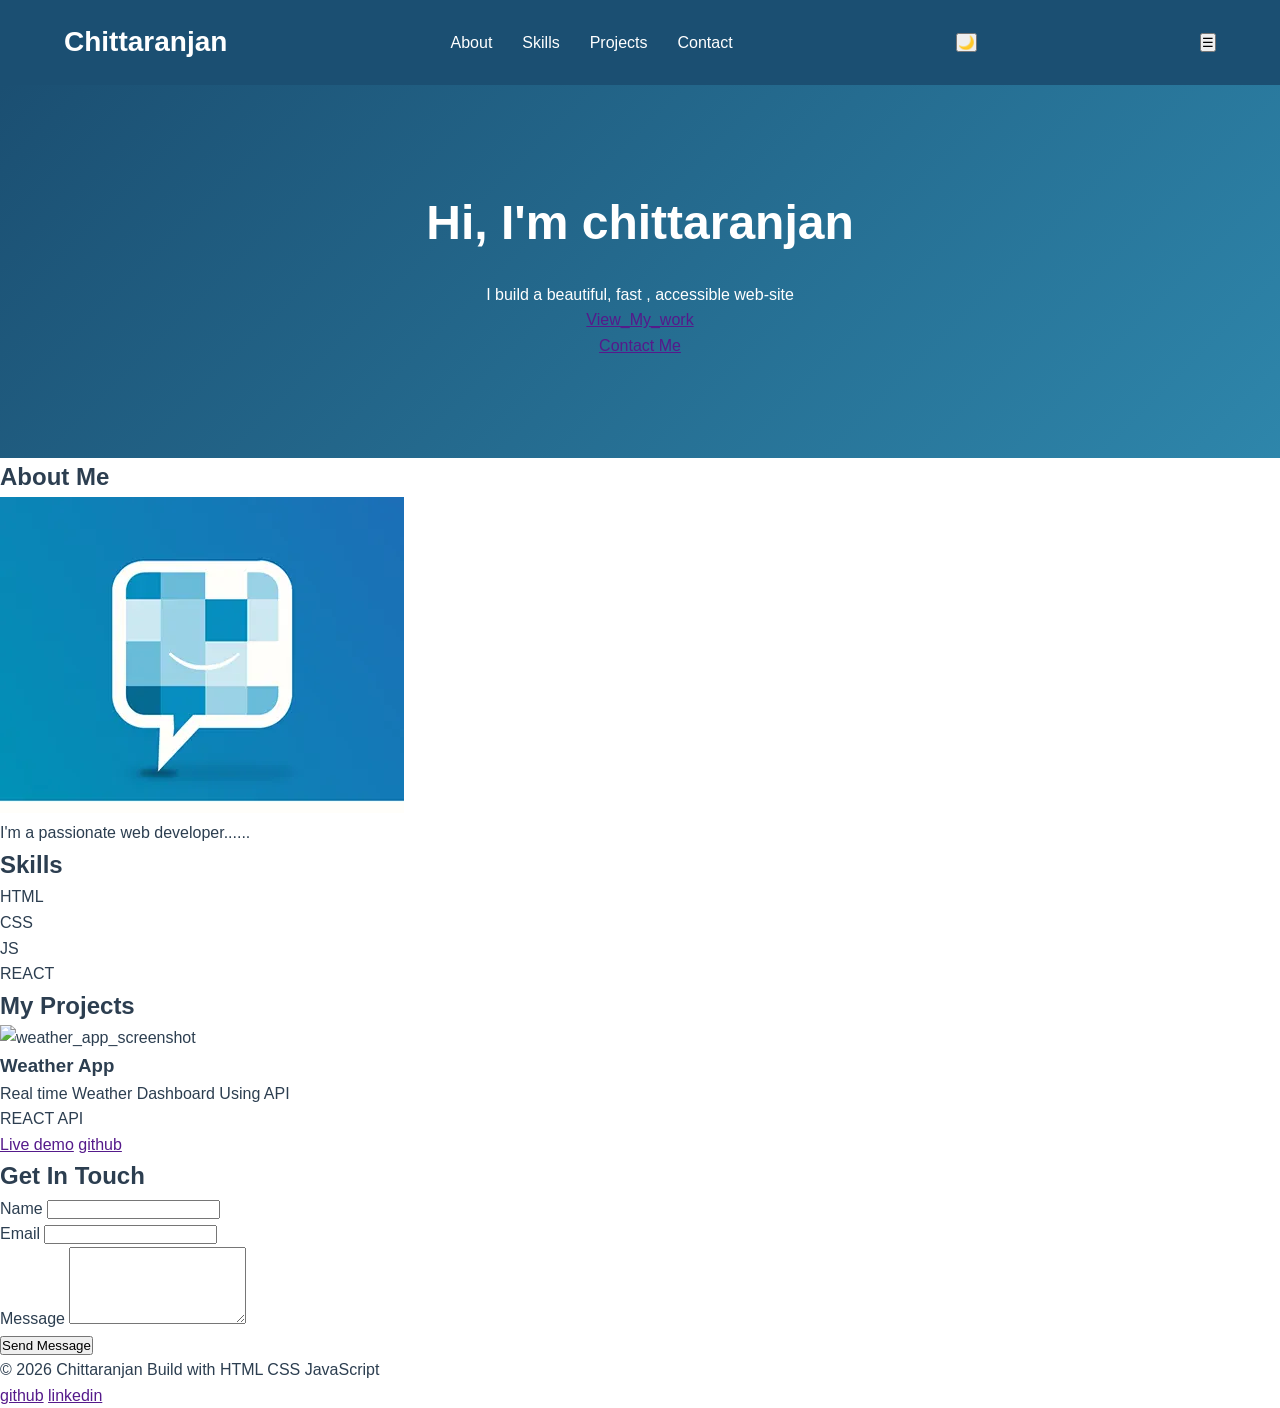
==== finalhtmlproject.html @ 3817f7bc "finalHTML and css" ====
<!doctype html>
<html lang="en">
  <head>
    <meta charset="UTF-8" />
    <meta name="viewport" content="width=device-width, initial-scale=1.0" />
    <title>Portfolio | Chittaranjan</title>
    <link rel="icon" type="image/png" href="/images/favicon.webp" />

    <!-- Open Graph Meta Tags for Social Media Sharing -->
    <meta property="og:title" content="My Portfolio | Soumik" />
    <meta
      property="og:description"
      content="Full stack developer specializing in React, Node.js, and modern web technologies. Available for freelance projects and collaborations."
    />
    <meta property="og:image" content="images/profile.jpg" />
    <meta property="og:url" content="[Your Portfolio URL]" />
    <meta property="og:type" content="website" />

    <!-- Twitter Card Meta Tags -->
    <meta name="twitter:card" content="summary_large_image" />
    <meta name="twitter:title" content="My Portfolio | Chittaranjan" />
    <meta
      name="twitter:description"
      content="Full stack developer specializing in React, Node.js, and modern web technologies. Available for freelance projects and collaborations."
    />
    <meta name="twitter:image" content="images/profile.jpg" />

    <!-- SEO meta tags -->
    <meta
      name="description"
      content="Full stack developer specializing in React, Node.js, and modern web technologies. Available for freelance projects and collaborations."
    />
    <meta
      name="keywords"
      content="Chittaranjan, Portfolio, Web Developer, React, Node.js, JavaScript, HTML, CSS, Freelance Developer"
    />
    <meta name="author" content="Chittaranjan" />
  </head>
  <link rel="shortcut icon" href="./images/logo.webp" />
  <link rel="stylesheet" href="style.css">
  <body>
    <!--HEADER + NAVIGATION -->
    <header class="site-header">
      <nav class="navbar">
        <div class="logo">Chittaranjan</div>
        <ul class="nav-links">
          <li><a href="">About</a></li>
          <li><a href="">Skills</a></li>
          <li><a href="">Projects</a></li>
          <li><a href="">Contact</a></li>
        </ul>
        <!--FOR DARK MODE-->
        <button class="theme-toggle" title="Toggle-darkmode" aria-lable="Toggle-darkmode">🌙</button>

        <!--Mobile Menu-->
        <button class="menu-toggle" aria-label="Toggle-Navigation" aria-expanded="false">
           ☰
        </button>
      </nav>
    </header>
    <!-- MAIN CONTENT   -->
     <main>
        <!--HERO SECTION-->
        <SECTION class="hero-section" id="hero">
            <h1>Hi, <span class="higlight">I'm chittaranjan</span></h1>
            <p>I build a beautiful, fast , accessible web-site</p>
            <div class="hero-buttons">
                <a href="" class="btn btn-primary">View_My_work</a>
                <br>
                <a href="" class="btn btn-secondary">Contact Me</a>
            </div>
        </SECTION>
        <!--About Section-->
        <section id="about" class="about-section">
            <h2>About Me</h2>
            <div class="about-content">
                <figure class="profile-figure">
                    <img src="/images/favicon.webp" alt="image of the person">
                </figure>
                <div>
                    <p>I'm a passionate web developer......</p>
                </div>
            </div>
        </section>

        <!--skills section-->
        <section>
            <h2>Skills</h2>
            <div class="skills-grid">
                <div class="skill-item">HTML</div>
                <div class="skill-item">CSS</div>
                <div class="skill-item">JS</div>
                <div class="skill-item">REACT</div>
            </div>
        </section>
    <!--Project Section-->
        <section id="projects" class="projects-section">
            <h2>My Projects</h2>
            <div class="project-grid">
                <article class="project-card" data-category="web">
                    <img src="./images/logo.webp" alt="weather_app_screenshot">
                    <h3>Weather App</h3>
                    <p>Real time Weather Dashboard Using API</p>
                    <div class="project-tags">
                        <span class="tag">REACT</span>
                        <span class="tag">API</span>
                    </div>
                    <a href="" class="btn">Live demo</a>
                    <a href="" class="btn">github</a>
                </article>
            </div>
            <section id="contact" class="contact-section">
                <!--Contact section-->
             <h2>Get In Touch</h2>
             <form id="contact-form" action="" method="POST">
                <div class="form-goup">
                    <label for="name">Name</label>
                    <input type="text" id="name" name="name" required>
                </div>
                <div class="form-group">
                    <label for="email">Email</label>
                    <input type="email" name="email" id="email" required>
                </div>
                <div class="form-group">
                    <label for="message">Message</label>
                    <textarea name="message" id="message" rows="5" required></textarea>
                </div>
                <button type="submit">Send Message</button>
             </form>
            </section>
<!--FOOTER-->
        <footer class="site-footer">
            <p>&copy; <span class="footer-year">2026</span> Chittaranjan Build with HTML CSS JavaScript</p>
            <NAV aria-label="social-links">
                <a href="">github</a>
                <a href="">linkedin</a>
            </NAV>
        </footer>
     </main>
  </body>
</html>
---- style.css ----
/* styles.css - Start styling your potfolio website here */
/* === RESET & BASE === */
*{
    margin: 0;
    padding: 0;
    box-sizing: border-box;
}
 
/* CSS Custom Properties (variables) - DRY Principle */
:root {
    --primary: #1B4F72;
    --accent: #F18F01;
    --text: #2C3E50;
    --light: #F4F6F8;
    --white: #FFFFFF;
    --font-main: 'Segoe UI', Tahoma, Geneva, Verdana, sans-serif;
 
}
body {
    font-family: var(--font-main);
    color: var(--text);
    line-height: 1.6;
    background-color: var(--white);
}
/* NAVIGATION */
.navbar {
   display: flex;
    justify-content: space-between;
    align-items: center;
    padding: 20px 5%;
    background: var(--primary);
    position: sticky;
    top: 0;
    z-index: 1000;
}
.logo{
    font-size: 28px;
    font-weight: bold;
    color: var(--white);
}
.nav-links {
    list-style: none;
    display: flex;
    gap: 30px;
}
.nav-links a {
    color: var(--white);
    text-decoration: none;
    font-weight: 500;
    transition: color 0.3s;
}
.nav-links a:hover {
    color: var(--accent);
 
}
 
/* HERO SECTION */
.hero-section {
    text-align: center;
    background: linear-gradient(135deg, var(--primary), #2E86AB);
    color: var(--white);
    padding: 100px 5%;
}
.hero-section h1 {
    font-size: 3rem;
    margin-bottom: 20px;
 
}
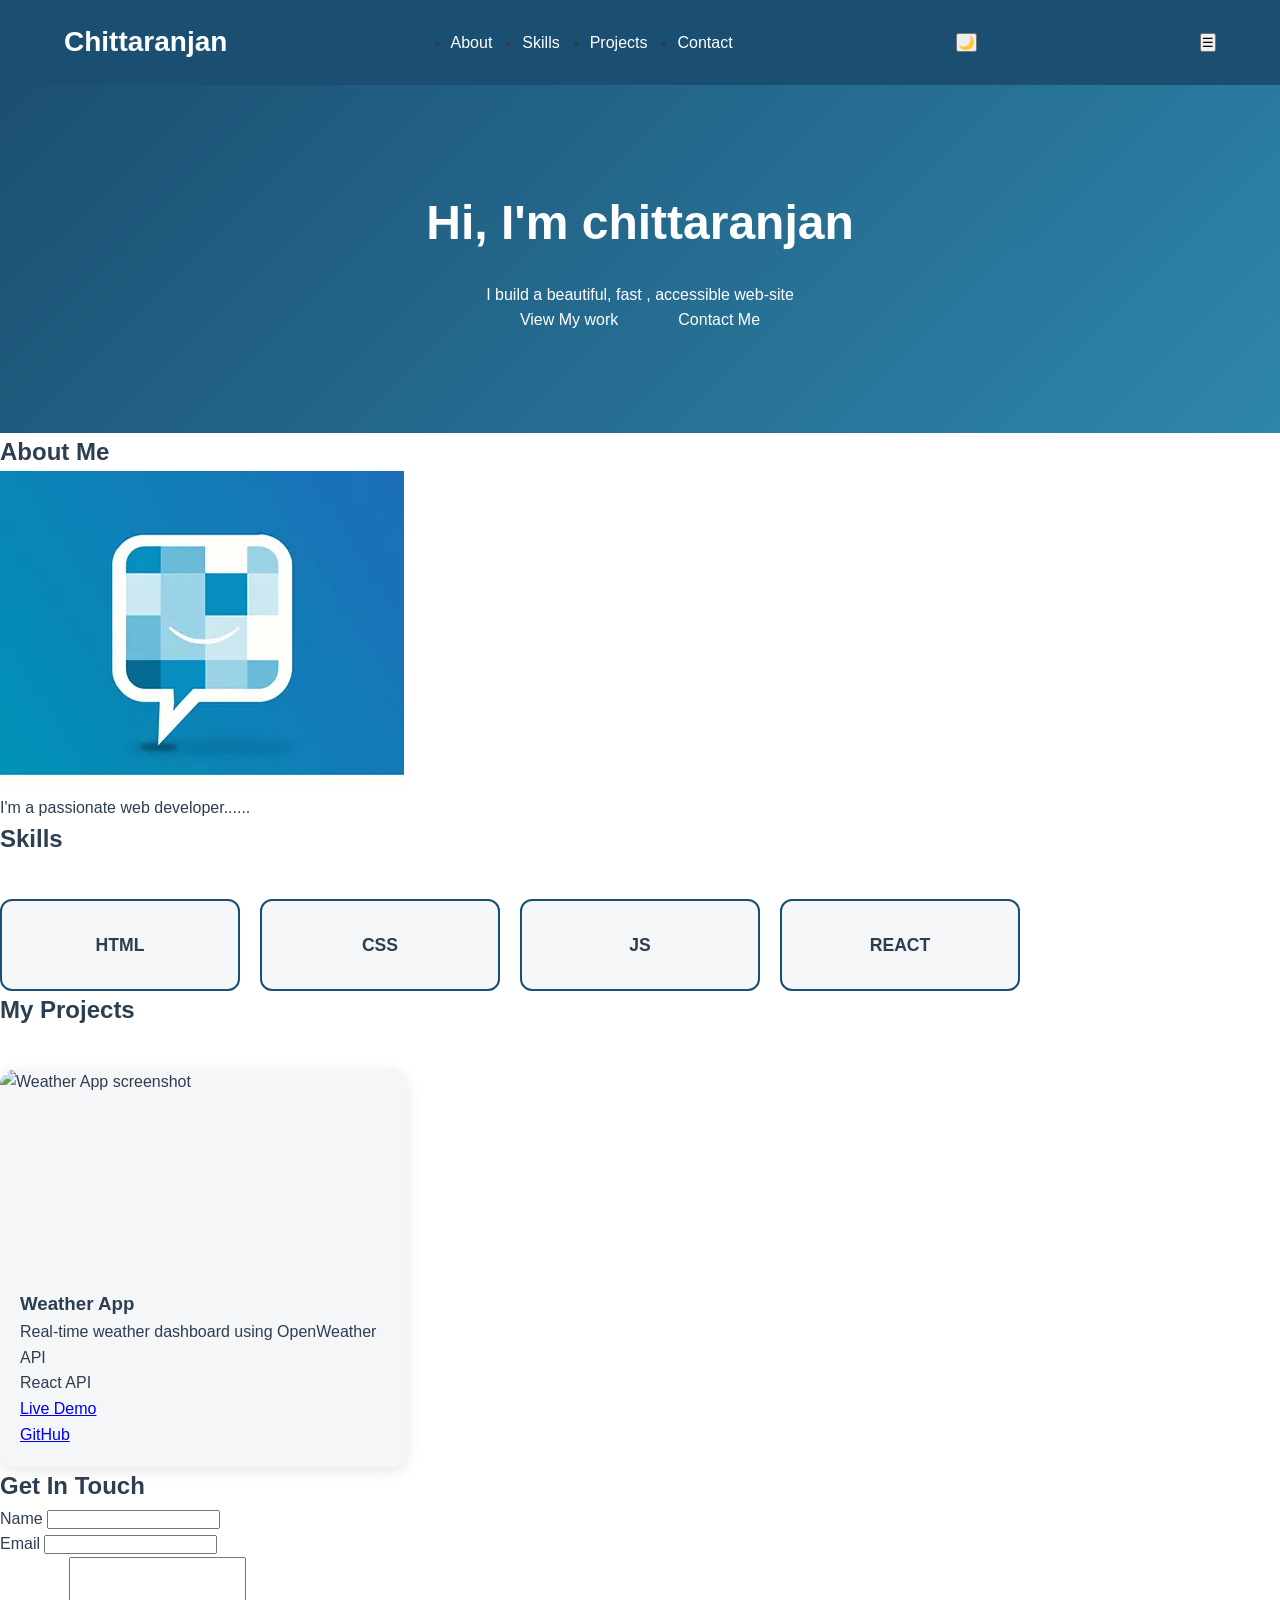
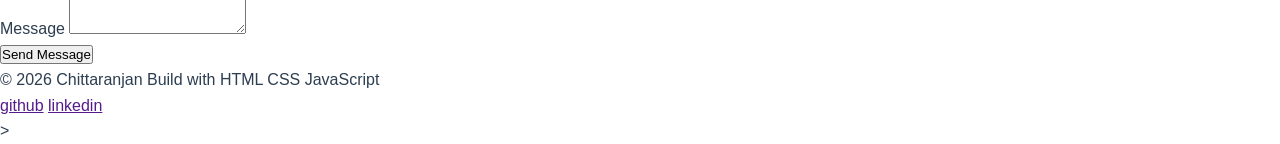
==== commit c8f8656d: "modified the HTML in the skills-section" ====
--- a/finalhtmlproject.html
+++ b/finalhtmlproject.html
@@ -37,7 +37,7 @@
     <meta name="author" content="Chittaranjan" />
   </head>
   <link rel="shortcut icon" href="./images/logo.webp" />
-  <link rel="stylesheet" href="style.css">
+  <link rel="stylesheet" href="style.css" />
   <body>
     <!--HEADER + NAVIGATION -->
     <header class="site-header">
@@ -50,92 +50,112 @@
           <li><a href="">Contact</a></li>
         </ul>
         <!--FOR DARK MODE-->
-        <button class="theme-toggle" title="Toggle-darkmode" aria-lable="Toggle-darkmode">🌙</button>
+        <button
+          class="theme-toggle"
+          title="Toggle-darkmode"
+          aria-lable="Toggle-darkmode"
+        >
+          🌙
+        </button>
 
         <!--Mobile Menu-->
-        <button class="menu-toggle" aria-label="Toggle-Navigation" aria-expanded="false">
-           ☰
+        <button
+          class="menu-toggle"
+          aria-label="Toggle-Navigation"
+          aria-expanded="false"
+        >
+          ☰
         </button>
       </nav>
     </header>
     <!-- MAIN CONTENT   -->
-     <main>
-        <!--HERO SECTION-->
-        <SECTION class="hero-section" id="hero">
-            <h1>Hi, <span class="higlight">I'm chittaranjan</span></h1>
-            <p>I build a beautiful, fast , accessible web-site</p>
-            <div class="hero-buttons">
-                <a href="" class="btn btn-primary">View_My_work</a>
-                <br>
-                <a href="" class="btn btn-secondary">Contact Me</a>
+    <main>
+      <!--HERO SECTION-->
+      <section class="hero-section" id="hero">
+        <h1>Hi, <span class="higlight">I'm chittaranjan</span></h1>
+        <p>I build a beautiful, fast , accessible web-site</p>
+        <div class="nav-links">
+          <a href="" class="btn btn-primary">View My work</a>
+          <br />
+          <a href="" class="btn btn-secondary">Contact Me</a>
+        </div>
+      </section>
+      <!--About Section-->
+      <section id="about" class="about-section">
+        <h2>About Me</h2>
+        <div class="about-content">
+          <figure class="profile-figure">
+            <img src="/images/favicon.webp" alt="image of the person" />
+          </figure>
+          <div>
+            <p>I'm a passionate web developer......</p>
+          </div>
+        </div>
+      </section>
+
+      <!--skills section-->
+      <section>
+        <h2>Skills</h2>
+        <div class="skills-grid">
+          <div class="skill-item">HTML</div>
+          <div class="skill-item">CSS</div>
+          <div class="skill-item">JS</div>
+          <div class="skill-item">REACT</div>
+        </div>
+      </section>
+
+      <!-- PROJECTS SECTION -->
+      <section id="projects" class="projects-section">
+        <h2>My Projects</h2>
+        <div class="projects-grid">
+          <article class="project-card" data-category="web">
+            <img src="#" alt="Weather App screenshot" />
+            <div class="project-card-body">
+              <h3>Weather App</h3>
+              <p>Real-time weather dashboard using OpenWeather API</p>
+              <div class="project-tags">
+                <span class="tag">React</span>
+                <span class="tag">API</span>
+              </div>
+              <a href="#" class="btn">Live Demo</a>
+              <a href="#" class="btn">GitHub</a>
             </div>
-        </SECTION>
-        <!--About Section-->
-        <section id="about" class="about-section">
-            <h2>About Me</h2>
-            <div class="about-content">
-                <figure class="profile-figure">
-                    <img src="/images/favicon.webp" alt="image of the person">
-                </figure>
-                <div>
-                    <p>I'm a passionate web developer......</p>
-                </div>
-            </div>
-        </section>
+            
+          </article>
+        </div>
+      </section>
 
-        <!--skills section-->
-        <section>
-            <h2>Skills</h2>
-            <div class="skills-grid">
-                <div class="skill-item">HTML</div>
-                <div class="skill-item">CSS</div>
-                <div class="skill-item">JS</div>
-                <div class="skill-item">REACT</div>
-            </div>
-        </section>
-    <!--Project Section-->
-        <section id="projects" class="projects-section">
-            <h2>My Projects</h2>
-            <div class="project-grid">
-                <article class="project-card" data-category="web">
-                    <img src="./images/logo.webp" alt="weather_app_screenshot">
-                    <h3>Weather App</h3>
-                    <p>Real time Weather Dashboard Using API</p>
-                    <div class="project-tags">
-                        <span class="tag">REACT</span>
-                        <span class="tag">API</span>
-                    </div>
-                    <a href="" class="btn">Live demo</a>
-                    <a href="" class="btn">github</a>
-                </article>
-            </div>
-            <section id="contact" class="contact-section">
-                <!--Contact section-->
-             <h2>Get In Touch</h2>
-             <form id="contact-form" action="" method="POST">
-                <div class="form-goup">
-                    <label for="name">Name</label>
-                    <input type="text" id="name" name="name" required>
-                </div>
-                <div class="form-group">
-                    <label for="email">Email</label>
-                    <input type="email" name="email" id="email" required>
-                </div>
-                <div class="form-group">
-                    <label for="message">Message</label>
-                    <textarea name="message" id="message" rows="5" required></textarea>
-                </div>
-                <button type="submit">Send Message</button>
-             </form>
-            </section>
-<!--FOOTER-->
-        <footer class="site-footer">
-            <p>&copy; <span class="footer-year">2026</span> Chittaranjan Build with HTML CSS JavaScript</p>
-            <NAV aria-label="social-links">
-                <a href="">github</a>
-                <a href="">linkedin</a>
-            </NAV>
-        </footer>
-     </main>
+      <!--Contact section-->
+      <section id="contact" class="contact-section">
+        <h2>Get In Touch</h2>
+        <form id="contact-form" action="" method="POST">
+          <div class="form-goup">
+            <label for="name">Name</label>
+            <input type="text" id="name" name="name" required />
+          </div>
+          <div class="form-group">
+            <label for="email">Email</label>
+            <input type="email" name="email" id="email" required />
+          </div>
+          <div class="form-group">
+            <label for="message">Message</label>
+            <textarea name="message" id="message" rows="5" required></textarea>
+          </div>
+          <button type="submit">Send Message</button>
+        </form>
+      </section>
+      <!--FOOTER-->
+      <footer class="site-footer">
+        <p>
+          &copy; <span class="footer-year">2026</span> Chittaranjan Build with
+          HTML CSS JavaScript
+        </p>
+        <nav aria-label="social-links">
+          <a href="">github</a>
+          <a href="">linkedin</a>
+        </nav>
+      </footer>
+    </main>
   </body>
 </html>
+>
--- a/style.css
+++ b/style.css
@@ -1,69 +1,122 @@
 /* styles.css - Start styling your potfolio website here */
 /* === RESET & BASE === */
-*{
-    margin: 0;
-    padding: 0;
-    box-sizing: border-box;
+* {
+  margin: 0;
+  padding: 0;
+  box-sizing: border-box;
 }
- 
+
 /* CSS Custom Properties (variables) - DRY Principle */
 :root {
-    --primary: #1B4F72;
-    --accent: #F18F01;
-    --text: #2C3E50;
-    --light: #F4F6F8;
-    --white: #FFFFFF;
-    --font-main: 'Segoe UI', Tahoma, Geneva, Verdana, sans-serif;
- 
+  --primary: #1b4f72;
+  --accent: #f18f01;
+  --text: #2c3e50;
+  --light: #f4f6f8;
+  --white: #ffffff;
+  --font-main: "Segoe UI", Tahoma, Geneva, Verdana, sans-serif;
 }
 body {
-    font-family: var(--font-main);
-    color: var(--text);
-    line-height: 1.6;
-    background-color: var(--white);
+  font-family: var(--font-main);
+  color: var(--text);
+  line-height: 1.6;
+  background-color: var(--white);
 }
 /* NAVIGATION */
 .navbar {
-   display: flex;
-    justify-content: space-between;
-    align-items: center;
-    padding: 20px 5%;
-    background: var(--primary);
-    position: sticky;
-    top: 0;
-    z-index: 1000;
+  display: flex;
+  justify-content: space-between;
+  align-items: center;
+  padding: 20px 5%;
+  background: var(--primary);
+  position: sticky;
+  top: 0;
+  z-index: 1000;
 }
-.logo{
-    font-size: 28px;
-    font-weight: bold;
-    color: var(--white);
+.logo {
+  font-size: 28px;
+  font-weight: bold;
+  color: var(--white);
 }
 .nav-links {
-    list-style: none;
-    display: flex;
-    gap: 30px;
+  display: flex;
+  gap: 30px;
+  justify-content: center;
 }
 .nav-links a {
-    color: var(--white);
-    text-decoration: none;
-    font-weight: 500;
-    transition: color 0.3s;
+  color: var(--white);
+
+  text-decoration: none;
+  font-weight: 500;
+  transition: color 0.3s;
 }
 .nav-links a:hover {
-    color: var(--accent);
- 
+  color: var(--accent);
 }
- 
+
 /* HERO SECTION */
 .hero-section {
-    text-align: center;
-    background: linear-gradient(135deg, var(--primary), #2E86AB);
-    color: var(--white);
-    padding: 100px 5%;
+  text-align: center;
+  background: linear-gradient(135deg, var(--primary), #2e86ab);
+  color: var(--white);
+  padding: 100px 5%;
 }
 .hero-section h1 {
-    font-size: 3rem;
-    margin-bottom: 20px;
- 
+  font-size: 3rem;
+  margin-bottom: 20px;
 }
- +/* SKILLS SECTION */
+.skills-grid {
+  display: grid;
+  grid-template-columns: repeat(auto-fill, minmax(200px, 1fr));
+  gap: 20px;
+  margin-top: 40px;
+}
+.skill-item {
+  background: var(--light);
+  border: 2px solid var(--primary);
+  border-radius: 12px;
+  padding: 30px 20px;
+  text-align: center;
+  font-weight: bold;
+  font-size: 1.1rem;
+  transition:
+    transform 0.3s,
+    box-shadow 0.3s;
+}
+.skill-item:hover {
+  transform: translateY(-5px);
+  box-shadow: 0 10px 30px rgba(0, 0, 0, 0.15);
+}
+/* PROJECTS SECTION */
+.projects-grid {
+  display: grid;
+  grid-template-columns: repeat(auto-fill, minmax(300px, 1fr));
+  gap: 30px;
+  margin-top: 40px;
+}
+.project-card {
+  background: var(--light);
+  border-radius: 16px;
+  overflow: hidden;
+  box-shadow: 0 4px 15px rgba(0, 0, 0, 0.1);
+  transition:
+    transform 0.3s,
+    box-shadow 0.3s;
+  display: flex;
+  flex-direction: column;
+}
+.project-card:hover {
+  transform: translateY(-8px);
+  box-shadow: 0 15px 40px rgba(0, 0, 0, 0.2);
+}
+.project-card img {
+  width: 100%;
+  height: 200px;
+  object-fit: cover;
+}
+.project-card-body {
+  padding: 20px;
+  flex: 1;
+  display: flex;
+  flex-direction: column;
+}
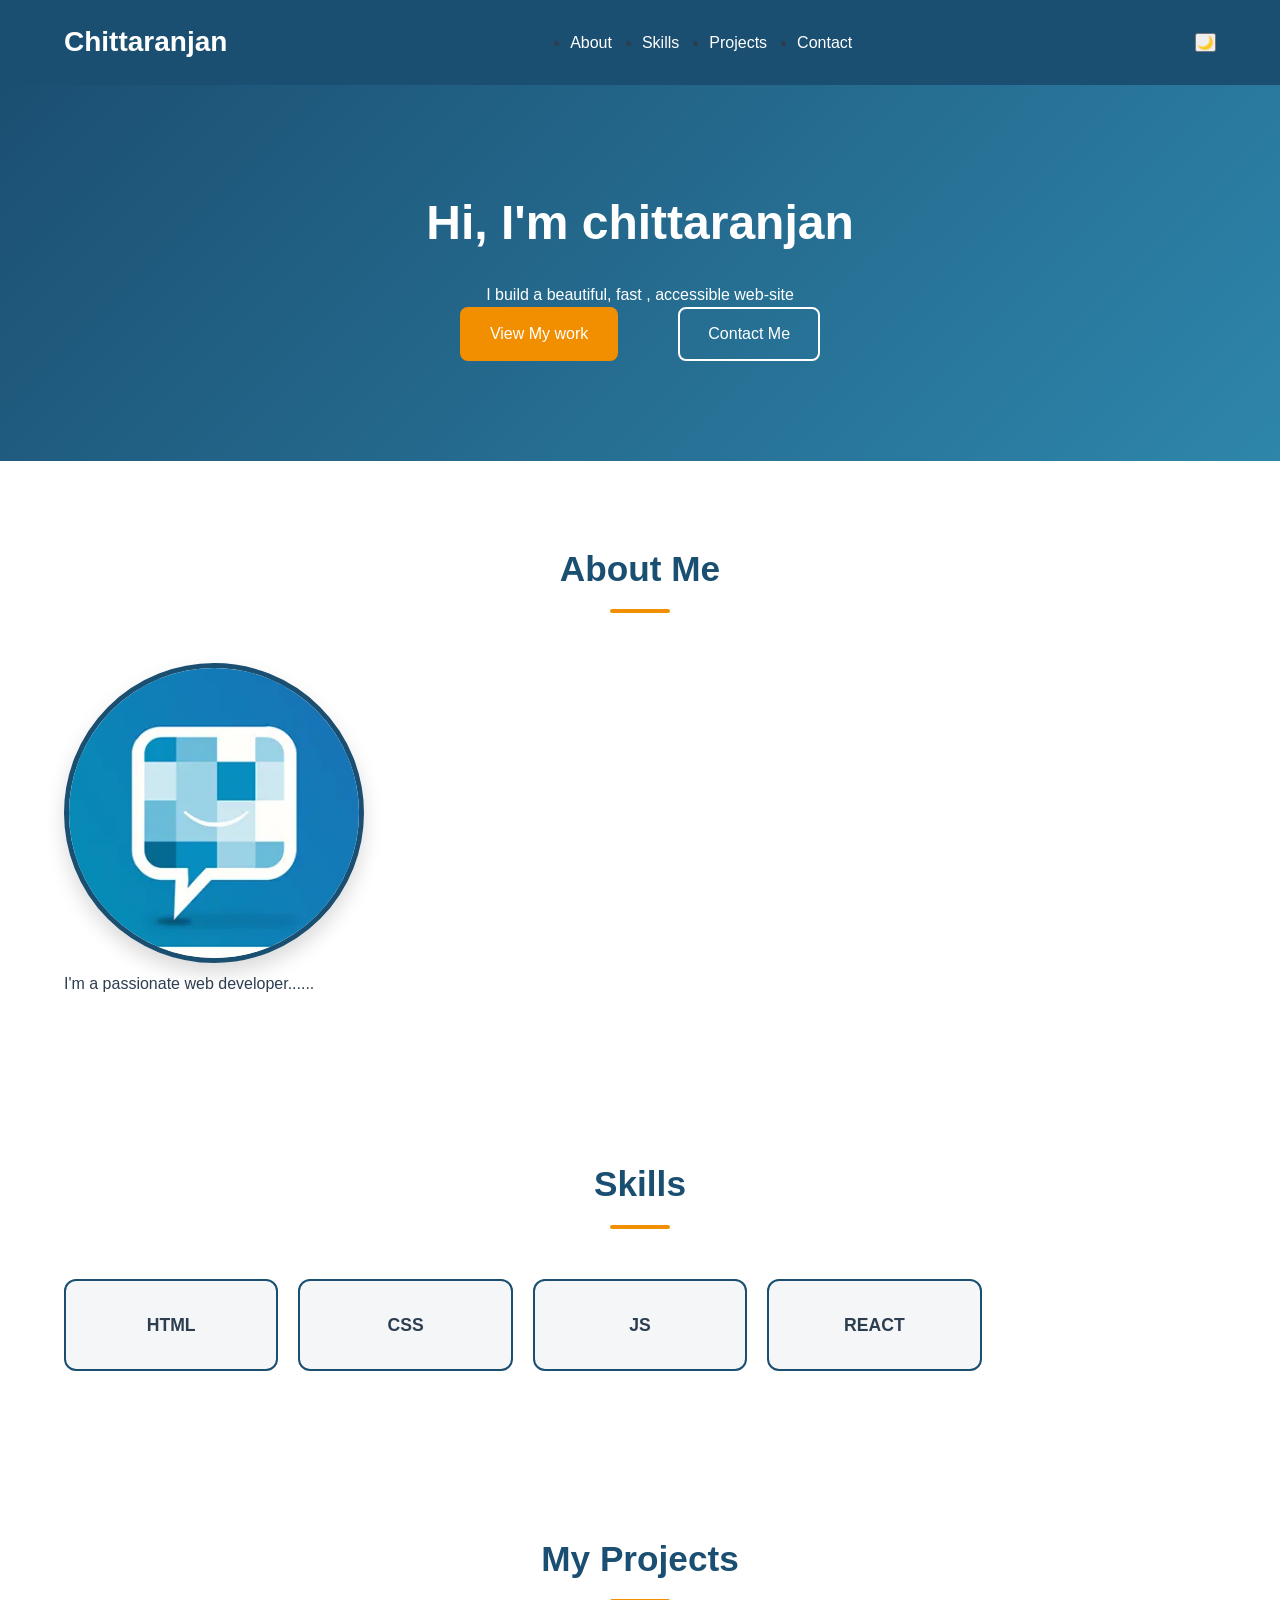
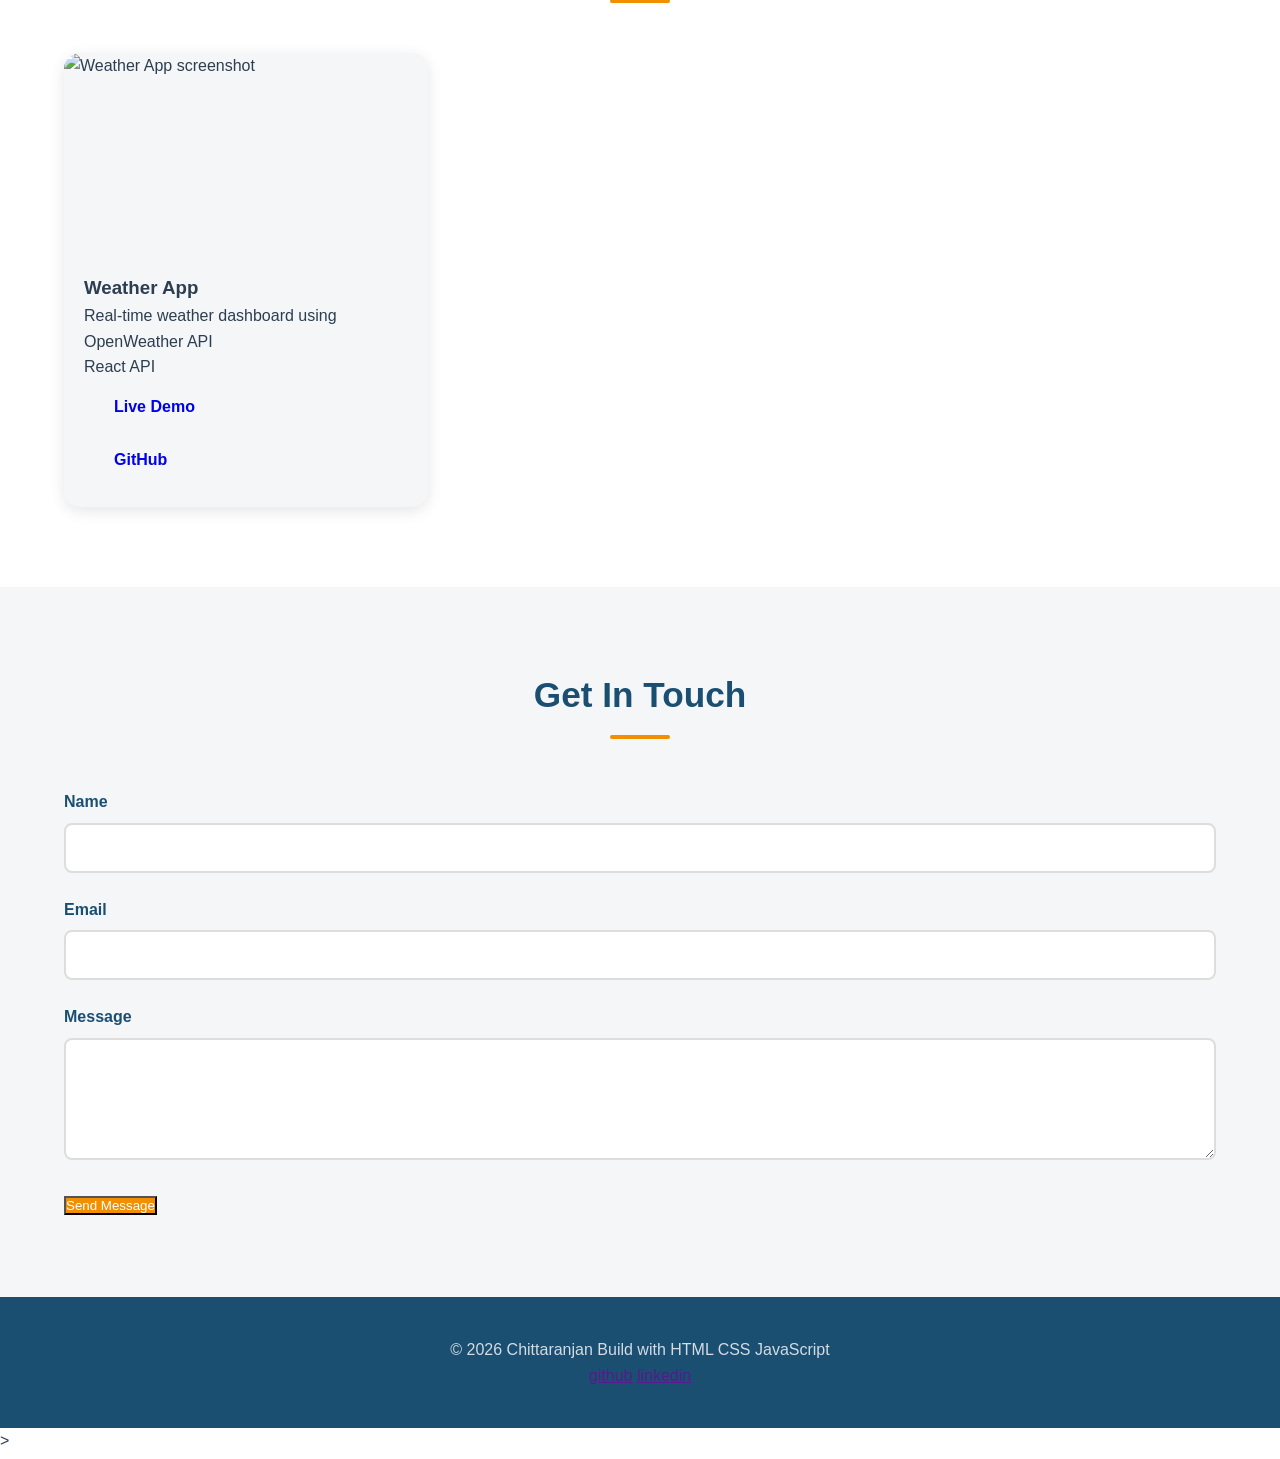
==== commit 15a7223b: "Day_7 Updated CSS and HTML" ====
--- a/finalhtmlproject.html
+++ b/finalhtmlproject.html
@@ -129,7 +129,7 @@
       <section id="contact" class="contact-section">
         <h2>Get In Touch</h2>
         <form id="contact-form" action="" method="POST">
-          <div class="form-goup">
+          <div class="form-group">
             <label for="name">Name</label>
             <input type="text" id="name" name="name" required />
           </div>
@@ -141,7 +141,7 @@
             <label for="message">Message</label>
             <textarea name="message" id="message" rows="5" required></textarea>
           </div>
-          <button type="submit">Send Message</button>
+          <button type="submit" class="btn-primary">Send Message</button>
         </form>
       </section>
       <!--FOOTER-->
--- a/style.css
+++ b/style.css
@@ -64,6 +64,7 @@
   font-size: 3rem;
   margin-bottom: 20px;
 }
+
 /* SKILLS SECTION */
 .skills-grid {
   display: grid;
@@ -120,3 +121,194 @@
   display: flex;
   flex-direction: column;
 }
+/*BUTTON CSS*/
+
+ 
+.btn{
+    display: inline-block;
+    padding: 12px 28px;
+    border-radius: 8px;
+    text-decoration: none;
+    font-weight: 600;
+    font-size: 1rem;
+    cursor: pointer;
+    border: 2px solid transparent;
+    transition: all 0.3s ease;
+}
+.btn-primary{
+    background: var(--accent);
+    color: var(--white);
+}
+.btn-primary:hover{
+    background: transparent;
+    color: var(--accent);
+    border-color: var(--accent);
+}
+.btn-secondary{
+    background: transparent;
+    color: var(--white);
+    border-color: var(--white);
+}
+.btn-secondary:hover{
+    background: var(--white);
+    color: var(--primary);
+}
+/* === ABOUT SECTION === */
+.about-content{
+    /* display: flex; */
+    align-items: center;
+    justify-content: center;
+    gap:50px;
+    max-width: 1000px;
+    /*margin: 0 auto;*/
+}
+/* .profile-figure{
+    flex: 1;
+    text-align: center;
+} */
+/* Make the profile picture look professional */
+.profile-figure img{
+    width: 100%;
+    max-width: 300px;
+    aspect-ratio: 1/1; /* Maintain square aspect ratio */
+    object-fit: cover; /* Ensure the image covers the area without distortion */
+    border-radius: 50%; /* Circular profile picture */
+    border: 5px solid var(--primary);
+    box-shadow: 0 10px 20px rgba(0,0,0,0.15);
+    transition: transform 0.3s ease;
+}
+.profile-figure img:hover{
+    transform: scale(1.05); /* Slight zoom effect on hover */
+}
+.profile-figure figcaption{
+    margin-top: 15px;
+    font-style: italic;
+    font-weight: 500;
+    color: var(--primary);
+}
+.about-text{
+    flex: 1;
+    font-size: 1.1rem;
+    line-height: 1.8;
+   
+}
+ 
+/* === SECTION STYLES === */
+section{
+    padding: 80px 5%;
+}
+section h2{
+    text-align: center;
+    font-size: 2.2rem;
+    margin-bottom: 50px;
+    color: var(--primary);
+}
+ 
+section h2::after{
+    content: '';
+    display: block;
+    width: 60px;
+    height: 4px;
+    background: var(--accent);
+    margin: 12px auto 0;
+    border-radius: 2px;
+}
+ 
+/* === ANIMATIONS === */
+@keyframes fadeInUp{
+    from { opacity: 0; transform: translateY(30px); }
+    to { opacity: 1; transform: translateY(0); }
+}
+.hero-section h1{
+    animation: fadeInUp 0.8s ease 0.2s both;
+}
+.tagline{
+    animation: fadeInUp 0.8s ease 0.4s both;
+}
+.hero-buttons{
+    animation: fadeInUp 0.8s ease 0.6s both;
+}
+ 
+/* === CONTACT FORM === */
+.contact-section{
+    background: var(--light);
+}
+ 
+.form-group{
+    margin-bottom: 24px;
+}
+ 
+.form-group label{
+    display: block;
+    margin-bottom: 8px;
+    font-weight: 600;
+    color: var(--primary);
+}
+ 
+.form-group input,
+.form-group textarea,
+.form-select{
+    width: 100%;
+    padding: 14px 16px;
+    border: 2px solid #DDD;
+    border-radius: 8px;
+    font-size: 1rem;
+    transition: border-color 0.3s;
+}
+.form-group input:focus,
+.form-group textarea:focus,
+.form-group .form-select:focus{
+    border-color: var(--primary);
+    outline: none;
+    box-shadow: 0 0 0 3px rgba(27, 79, 114, 0.2);
+}
+ 
+/* === FOOTER === */
+.site-footer{
+    background: var(--primary);
+    color: rgba(255, 255, 255, 0.8);
+    text-align: center;
+    padding: 40px 5%;
+}
+ 
+/* === RESPONSIVE === */
+@media (max-width: 768px){
+    .nav-links{ display: none;}
+    .menu-toggle {display: block;}
+    .hero-section h1 {font-size: 2rem;}
+    .projects-grid {grid-template-columns: 1fr;}
+}
+ 
+/* CSS ADDED FOR MENU TOGGLE */
+/* === MOBILE NAVIGATION ==== */
+.menu-toggle{
+    display: none;
+    background: none;
+    border: none;
+    color: #fff;
+    font-size: 30px;
+    cursor: pointer;
+ 
+}
+@media (max-width:768px){
+    .menu-toggle{
+        display:block;
+    }
+    .nav-links{
+        display:none;
+        position:absolute;
+        top:70px;
+        left:0;
+        width:100%;
+        background:#1B4F72;
+        flex-direction:column;
+        text-align:center;
+        padding:20px 0;
+        gap:20px;
+    }
+.nav-links.open{
+        display:flex;
+ 
+    }
+}
+ 
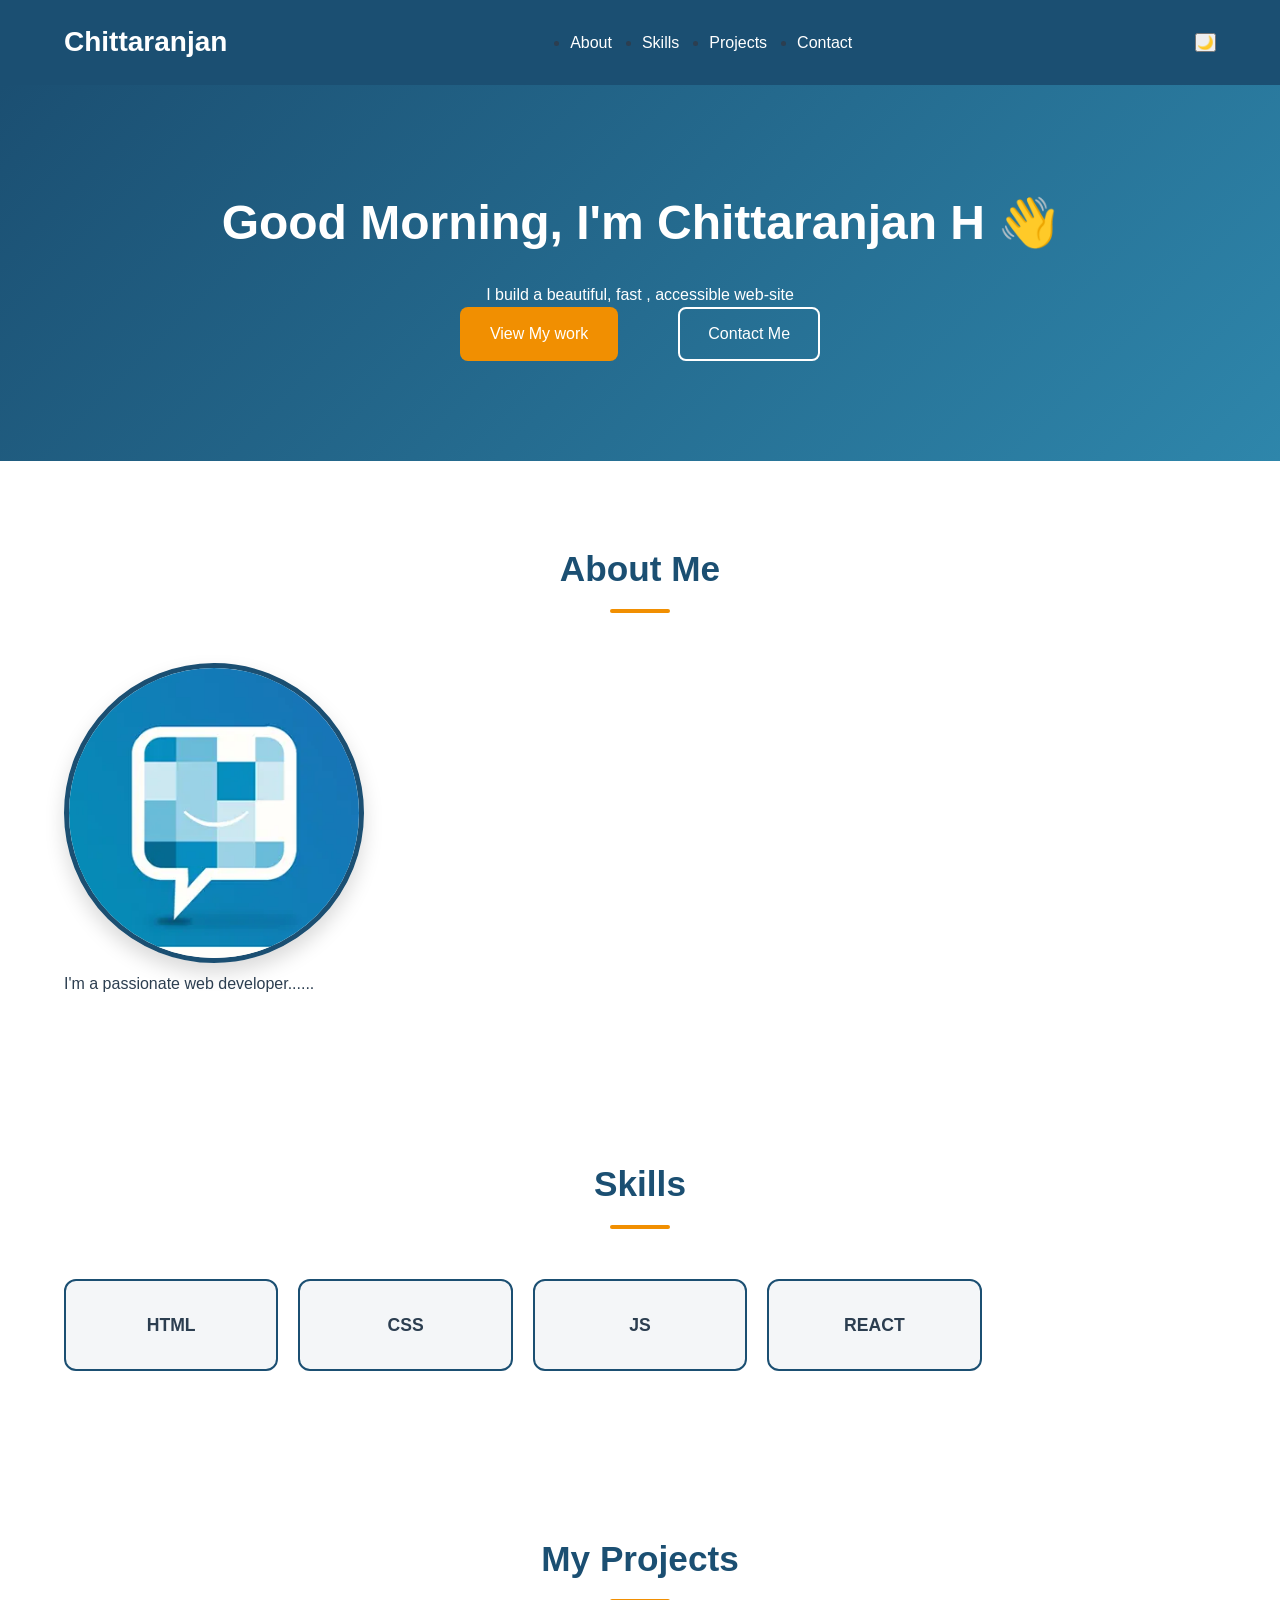
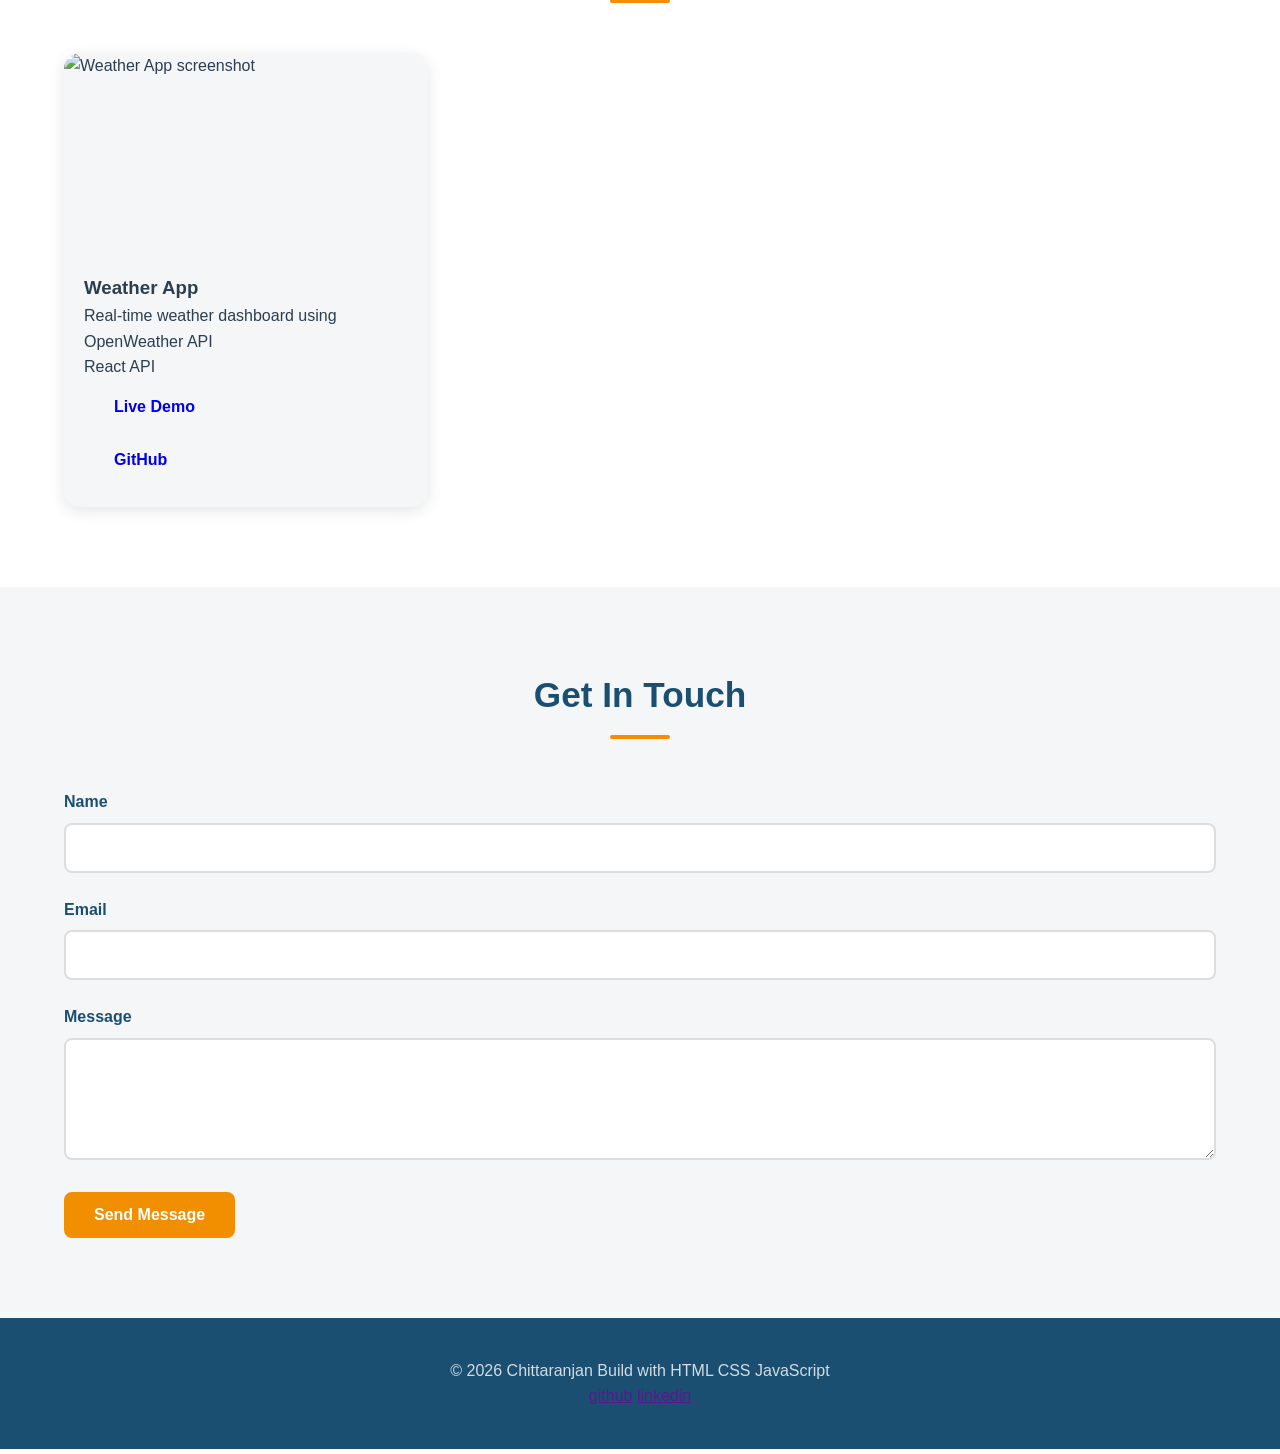
==== commit e2c8937b: "day_8 includes the javascript" ====
--- a/finalhtmlproject.html
+++ b/finalhtmlproject.html
@@ -38,7 +38,7 @@
   </head>
   <link rel="shortcut icon" href="./images/logo.webp" />
   <link rel="stylesheet" href="style.css" />
-  <body>
+  
     <!--HEADER + NAVIGATION -->
     <header class="site-header">
       <nav class="navbar">
@@ -141,13 +141,13 @@
             <label for="message">Message</label>
             <textarea name="message" id="message" rows="5" required></textarea>
           </div>
-          <button type="submit" class="btn-primary">Send Message</button>
+          <button type="submit" class="btn btn-primary">Send Message</button>
         </form>
       </section>
       <!--FOOTER-->
       <footer class="site-footer">
         <p>
-          &copy; <span class="footer-year">2026</span> Chittaranjan Build with
+          &copy; <span class="footer-year"></span> Chittaranjan Build with
           HTML CSS JavaScript
         </p>
         <nav aria-label="social-links">
@@ -156,6 +156,7 @@
         </nav>
       </footer>
     </main>
+  <script src="script.js"></script> <!--da8-java_script-->
   </body>
 </html>
->
+
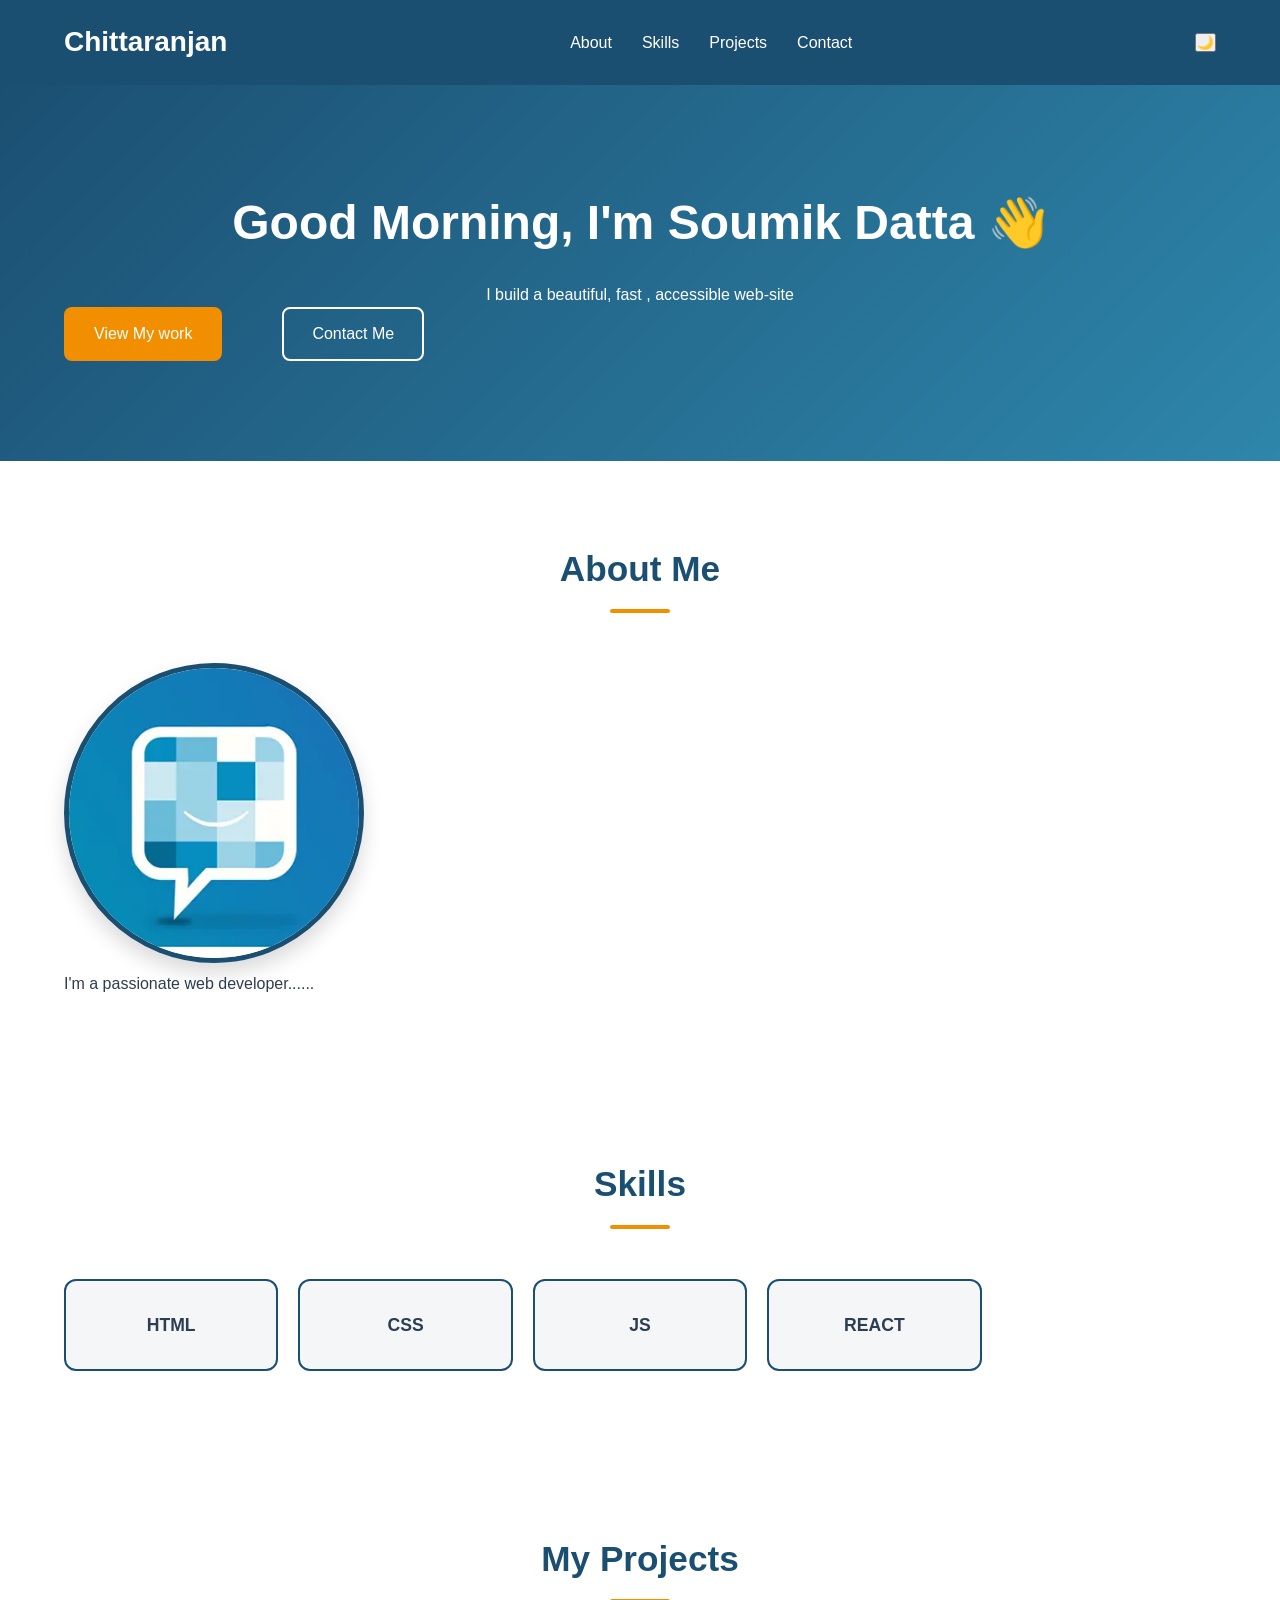
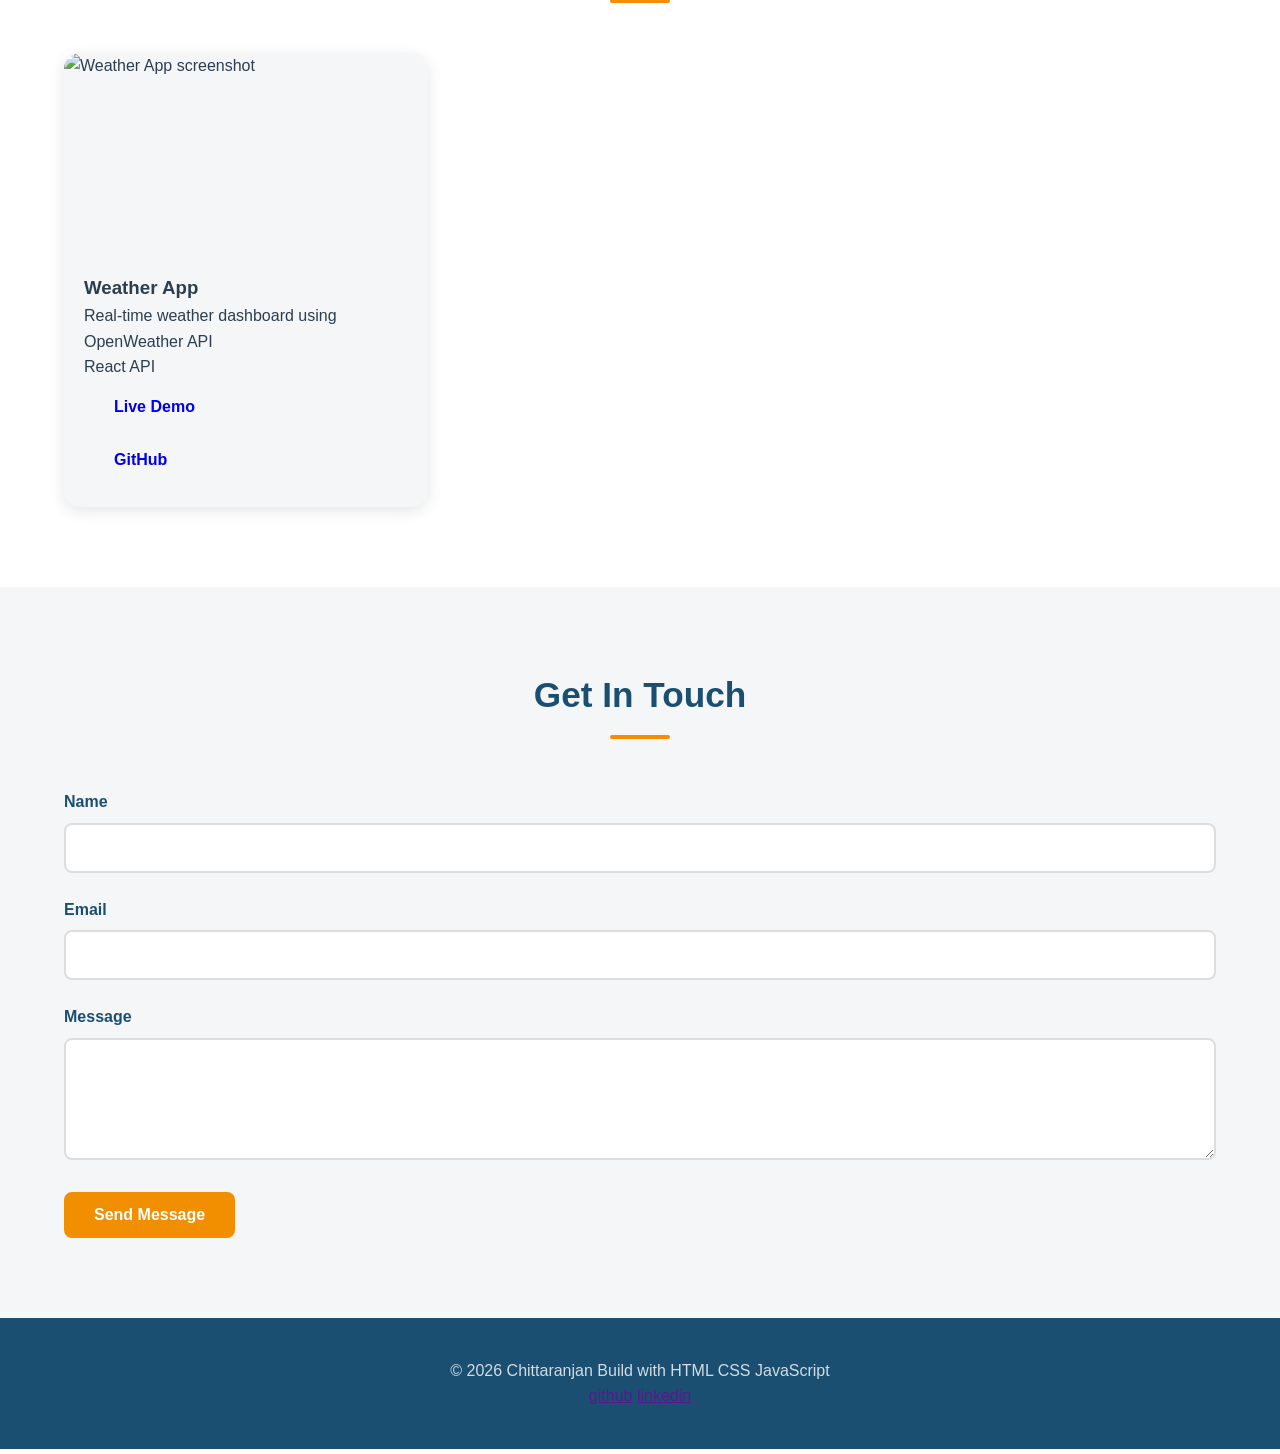
==== commit 9e14b241: "day_9_changes in the css and javascript, adding the  functionalityyfor the nav bars" ====
--- a/finalhtmlproject.html
+++ b/finalhtmlproject.html
@@ -44,10 +44,10 @@
       <nav class="navbar">
         <div class="logo">Chittaranjan</div>
         <ul class="nav-links">
-          <li><a href="">About</a></li>
-          <li><a href="">Skills</a></li>
-          <li><a href="">Projects</a></li>
-          <li><a href="">Contact</a></li>
+          <li><a href="#about">About</a></li>
+          <li><a href="#skills">Skills</a></li>
+          <li><a href="#projects">Projects</a></li>
+          <li><a href="#contact">Contact</a></li>
         </ul>
         <!--FOR DARK MODE-->
         <button
--- a/style.css
+++ b/style.css
@@ -1,129 +1,154 @@
 /* styles.css - Start styling your potfolio website here */
 /* === RESET & BASE === */
-* {
-  margin: 0;
-  padding: 0;
-  box-sizing: border-box;
-}
-
+*{
+    margin: 0;
+    padding: 0;
+    box-sizing: border-box;
+}
+html{
+    scroll-behavior: smooth;
+    scroll-padding-top: 80px;
+}
+.site-header{
+    position: sticky;
+    top: 0;
+    z-index: 1000;
+    background: var(--primary);
+    transition: background 0.3s ease, box-shadow 0.3s ease; /*Day 9*/
+}
 /* CSS Custom Properties (variables) - DRY Principle */
 :root {
-  --primary: #1b4f72;
-  --accent: #f18f01;
-  --text: #2c3e50;
-  --light: #f4f6f8;
-  --white: #ffffff;
-  --font-main: "Segoe UI", Tahoma, Geneva, Verdana, sans-serif;
+    --primary: #1B4F72;
+    --accent: #F18F01;
+    --text: #2C3E50;
+    --light: #F4F6F8;
+    --white: #FFFFFF;
+    --font-main: 'Segoe UI', Tahoma, Geneva, Verdana, sans-serif;
+ 
 }
 body {
-  font-family: var(--font-main);
-  color: var(--text);
-  line-height: 1.6;
-  background-color: var(--white);
-}
+    font-family: var(--font-main);
+    color: var(--text);
+    line-height: 1.6;
+    background-color: var(--white);
+}
+/* section {
+    padding: 80px 5%;
+} */
+/* section h2 {
+    text-align: center;
+    font-size: 2.2rem;
+    margin-bottom: 50px;
+    color: var(--primary);
+}
+section h2::after {
+    content: '';
+    display: block;
+    width: 60px;
+    height: 4px;
+    background: var(--accent);
+    margin: 12px auto 0;
+    border-radius: 2px;
+} */
 /* NAVIGATION */
+ 
 .navbar {
-  display: flex;
-  justify-content: space-between;
-  align-items: center;
-  padding: 20px 5%;
-  background: var(--primary);
-  position: sticky;
-  top: 0;
-  z-index: 1000;
-}
-.logo {
-  font-size: 28px;
-  font-weight: bold;
-  color: var(--white);
+    display: flex;
+    justify-content: space-between;
+    align-items: center;
+    padding: 20px 5%;
+   
+}
+.logo{
+    font-size: 28px;
+    font-weight: bold;
+    color: var(--white);
 }
 .nav-links {
-  display: flex;
-  gap: 30px;
-  justify-content: center;
+    list-style: none;
+    display: flex;
+    gap: 30px;
 }
 .nav-links a {
-  color: var(--white);
-
-  text-decoration: none;
-  font-weight: 500;
-  transition: color 0.3s;
+    color: var(--white);
+    text-decoration: none;
+    font-weight: 500;
+    transition: color 0.3s;
 }
 .nav-links a:hover {
-  color: var(--accent);
-}
-
+    color: var(--accent);
+ 
+}
+.nav-links a.active{
+    color: var(--accent);
+    font-weight: bold;
+    border-bottom: 2px solid var(--accent);
+}
+ 
 /* HERO SECTION */
 .hero-section {
-  text-align: center;
-  background: linear-gradient(135deg, var(--primary), #2e86ab);
-  color: var(--white);
-  padding: 100px 5%;
+    text-align: center;
+    background: linear-gradient(135deg, var(--primary), #2E86AB);
+    color: var(--white);
+    padding: 100px 5%;
 }
 .hero-section h1 {
-  font-size: 3rem;
-  margin-bottom: 20px;
-}
-
+    font-size: 3rem;
+    margin-bottom: 20px;
+ 
+}
 /* SKILLS SECTION */
-.skills-grid {
-  display: grid;
-  grid-template-columns: repeat(auto-fill, minmax(200px, 1fr));
-  gap: 20px;
-  margin-top: 40px;
-}
-.skill-item {
-  background: var(--light);
-  border: 2px solid var(--primary);
-  border-radius: 12px;
-  padding: 30px 20px;
-  text-align: center;
-  font-weight: bold;
-  font-size: 1.1rem;
-  transition:
-    transform 0.3s,
-    box-shadow 0.3s;
-}
-.skill-item:hover {
-  transform: translateY(-5px);
-  box-shadow: 0 10px 30px rgba(0, 0, 0, 0.15);
+.skills-grid{
+    display:grid;
+    grid-template-columns: repeat(auto-fill,minmax(200px,1fr));
+    gap: 20px;
+    margin-top: 40px;
+}
+.skill-item{
+    background: var(--light);
+    border: 2px solid var(--primary);
+    border-radius: 12px;
+    padding: 30px 20px;
+    text-align: center;
+    font-weight: bold;
+    font-size: 1.1rem;
+    transition: transform 0.3s, box-shadow 0.3s;
+}
+.skill-item:hover{
+    transform: translateY(-5px);
+    box-shadow: 0 10px 30px rgba(0,0,0,0.15);
 }
 /* PROJECTS SECTION */
-.projects-grid {
-  display: grid;
-  grid-template-columns: repeat(auto-fill, minmax(300px, 1fr));
-  gap: 30px;
-  margin-top: 40px;
-}
-.project-card {
-  background: var(--light);
-  border-radius: 16px;
-  overflow: hidden;
-  box-shadow: 0 4px 15px rgba(0, 0, 0, 0.1);
-  transition:
-    transform 0.3s,
-    box-shadow 0.3s;
-  display: flex;
-  flex-direction: column;
-}
-.project-card:hover {
-  transform: translateY(-8px);
-  box-shadow: 0 15px 40px rgba(0, 0, 0, 0.2);
-}
-.project-card img {
-  width: 100%;
-  height: 200px;
-  object-fit: cover;
-}
-.project-card-body {
+.projects-grid{
+    display:grid;
+    grid-template-columns: repeat(auto-fill,minmax(300px,1fr));
+    gap: 30px;
+    margin-top: 40px;
+}
+.project-card{
+    background: var(--light);
+    border-radius: 16px;
+    overflow: hidden;
+    box-shadow: 0 4px 15px rgba(0,0,0,0.1);
+    transition: transform 0.3s, box-shadow 0.3s;
+    display: flex;
+    flex-direction: column;
+}
+.project-card:hover{
+    transform: translateY(-8px);
+    box-shadow: 0 15px 40px rgba(0,0,0,0.2);
+}
+.project-card img{
+    width: 100%;
+    height:200px;
+    object-fit: cover;
+}
+.project-card-body{
   padding: 20px;
   flex: 1;
   display: flex;
   flex-direction: column;
 }
-/*BUTTON CSS*/
-
- 
 .btn{
     display: inline-block;
     padding: 12px 28px;
@@ -311,4 +336,6 @@
  
     }
 }
- +.site-header.scrolled{
+    box-shadow: 0 2px 20px rgba(0, 0, 0, 0.2);
+}
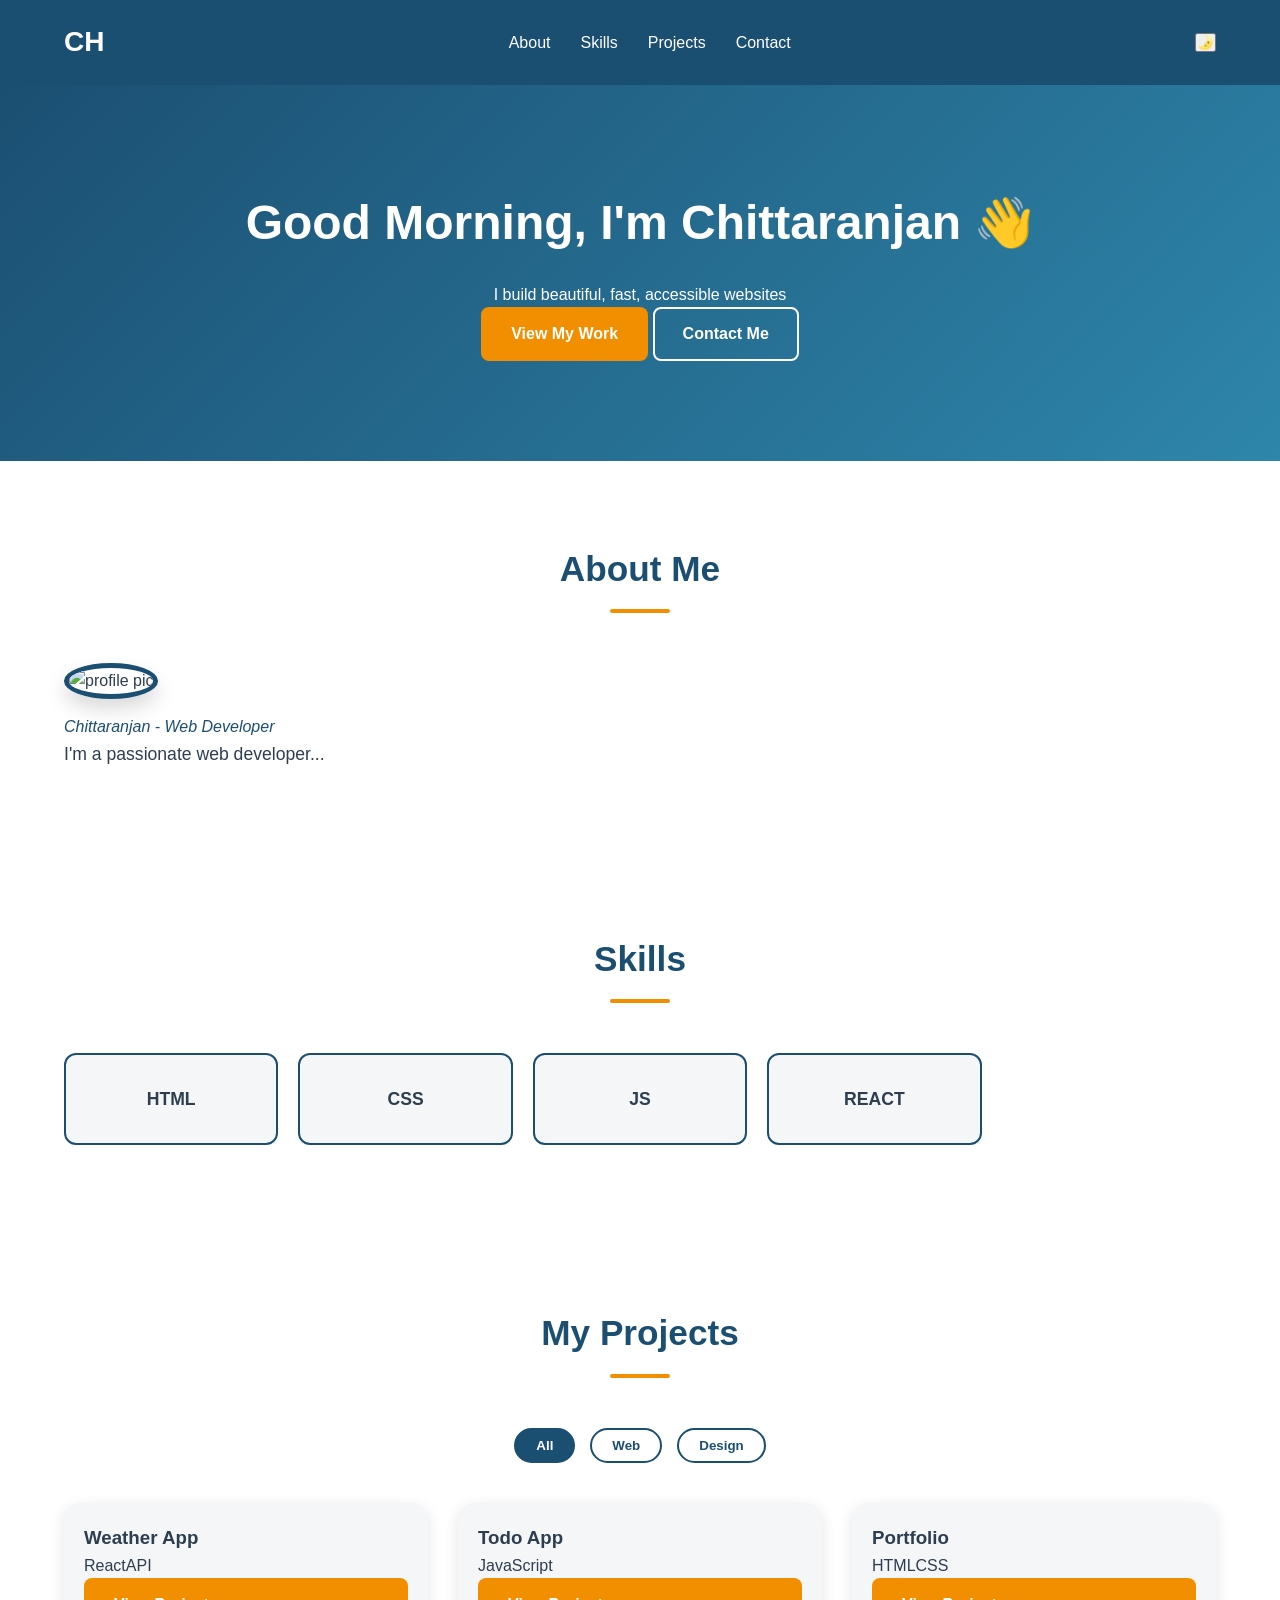
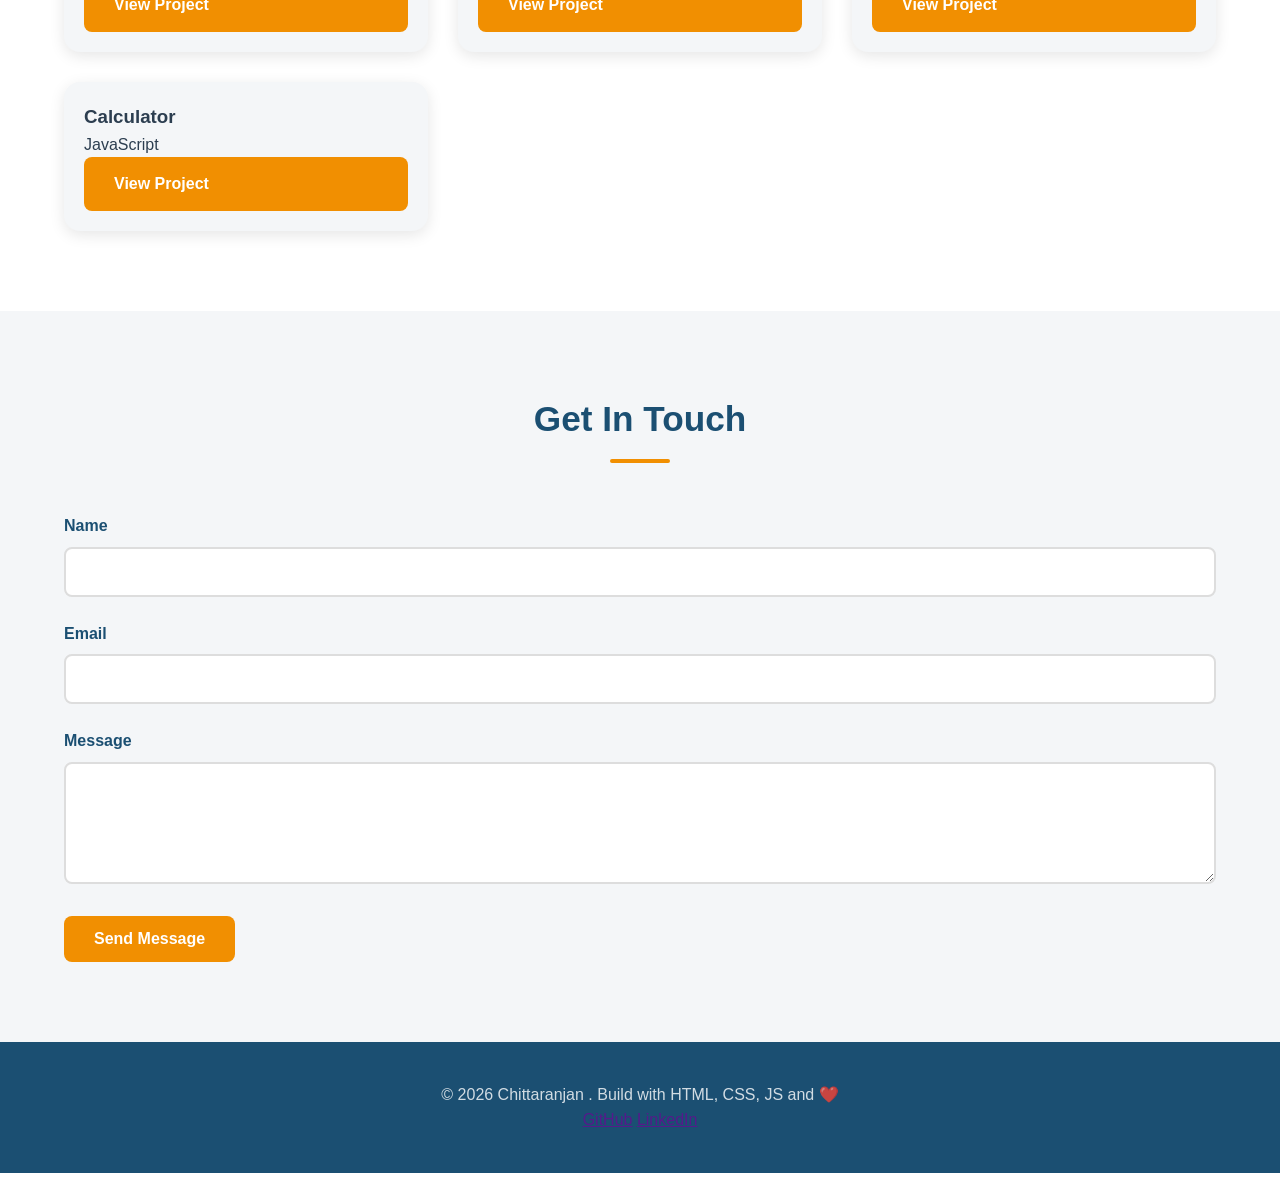
==== commit a41d5f8d: "day_9 changes in the css and making the page responsive" ====
--- a/finalhtmlproject.html
+++ b/finalhtmlproject.html
@@ -1,162 +1,151 @@
-<!doctype html>
+<!DOCTYPE html>
 <html lang="en">
-  <head>
-    <meta charset="UTF-8" />
-    <meta name="viewport" content="width=device-width, initial-scale=1.0" />
-    <title>Portfolio | Chittaranjan</title>
-    <link rel="icon" type="image/png" href="/images/favicon.webp" />
+
+<head>
+    <meta charset="UTF-8">
+    <meta name="viewport" content="width=device-width, initial-scale=1.0">
+    <!-- SEO Meta Tags -->
+    <meta name="description"
+        content="Full stack developer specializing in React, Node.js, and modern web technologies. Available for freelance projects and collaborations.">
+    <meta name="keywords"
+        content="Chirantan, Portfolio, Web Developer, React, Node.js, JavaScript, HTML, CSS, Freelance Developer">
+    <meta name="author" content="Chirantan">
+    <title>My Portfolio | Chittaranjan</title>
+
+    <link rel="icon" type="image/x-icon" href="images/favicon.jpg">
 
     <!-- Open Graph Meta Tags for Social Media Sharing -->
-    <meta property="og:title" content="My Portfolio | Soumik" />
-    <meta
-      property="og:description"
-      content="Full stack developer specializing in React, Node.js, and modern web technologies. Available for freelance projects and collaborations."
-    />
-    <meta property="og:image" content="images/profile.jpg" />
-    <meta property="og:url" content="[Your Portfolio URL]" />
-    <meta property="og:type" content="website" />
+    <meta property="og:title" content="My Portfolio | chirantan">
+    <meta property="og:description"
+        content="Full stack developer specializing in React, Node.js, and modern web technologies. Available for freelance projects and collaborations.">
+    <meta property="og:image" content="images/profile.jpg">
+    <meta property="og:url" content="[Your Portfolio URL]">
+    <meta property="og:type" content="website">
 
     <!-- Twitter Card Meta Tags -->
-    <meta name="twitter:card" content="summary_large_image" />
-    <meta name="twitter:title" content="My Portfolio | Chittaranjan" />
-    <meta
-      name="twitter:description"
-      content="Full stack developer specializing in React, Node.js, and modern web technologies. Available for freelance projects and collaborations."
-    />
-    <meta name="twitter:image" content="images/profile.jpg" />
+    <meta name="twitter:card" content="summary_large_image">
+    <meta name="twitter:title" content="My Portfolio | chirantan">
+    <meta name="twitter:description"
+        content="Full stack developer specializing in React, Node.js, and modern web technologies. Available for freelance projects and collaborations.">
+    <meta name="twitter:image" content="images/profile.jpg">
+    <link rel="stylesheet" href="style.css">
+</head>
 
-    <!-- SEO meta tags -->
-    <meta
-      name="description"
-      content="Full stack developer specializing in React, Node.js, and modern web technologies. Available for freelance projects and collaborations."
-    />
-    <meta
-      name="keywords"
-      content="Chittaranjan, Portfolio, Web Developer, React, Node.js, JavaScript, HTML, CSS, Freelance Developer"
-    />
-    <meta name="author" content="Chittaranjan" />
-  </head>
-  <link rel="shortcut icon" href="./images/logo.webp" />
-  <link rel="stylesheet" href="style.css" />
-  
-    <!--HEADER + NAVIGATION -->
+<body>
+    <!-- HEADER + NAVIGATION -->
     <header class="site-header">
-      <nav class="navbar">
-        <div class="logo">Chittaranjan</div>
-        <ul class="nav-links">
-          <li><a href="#about">About</a></li>
-          <li><a href="#skills">Skills</a></li>
-          <li><a href="#projects">Projects</a></li>
-          <li><a href="#contact">Contact</a></li>
-        </ul>
-        <!--FOR DARK MODE-->
-        <button
-          class="theme-toggle"
-          title="Toggle-darkmode"
-          aria-lable="Toggle-darkmode"
-        >
-          🌙
-        </button>
+        <nav class="navbar">
+            <div class="logo">CH</div>
+            <ul class="nav-links">
+                <li><a href="#about">About</a></li>
+                <li><a href="#skills">Skills</a></li>
+                <li><a href="#projects">Projects</a></li>
+                <li><a href="#contact">Contact</a></li>
+            </ul>
+            <!-- FOR DARK MODE -->
+            <button class="theme-toggle" title="Toggle Dark Mode" aria-label="Toggle Dark Mode">🌛</button>
 
-        <!--Mobile Menu-->
-        <button
-          class="menu-toggle"
-          aria-label="Toggle-Navigation"
-          aria-expanded="false"
-        >
-          ☰
-        </button>
-      </nav>
+            <!-- Mobile Menu -->
+            <button class="menu-toggle" aria-label="Toggle Navigation" aria-expanded="false">
+                ☰
+            </button>
+        </nav>
     </header>
-    <!-- MAIN CONTENT   -->
+
+    <!-- MAIN Content -->
     <main>
-      <!--HERO SECTION-->
-      <section class="hero-section" id="hero">
-        <h1>Hi, <span class="higlight">I'm chittaranjan</span></h1>
-        <p>I build a beautiful, fast , accessible web-site</p>
-        <div class="nav-links">
-          <a href="" class="btn btn-primary">View My work</a>
-          <br />
-          <a href="" class="btn btn-secondary">Contact Me</a>
-        </div>
-      </section>
-      <!--About Section-->
-      <section id="about" class="about-section">
-        <h2>About Me</h2>
-        <div class="about-content">
-          <figure class="profile-figure">
-            <img src="/images/favicon.webp" alt="image of the person" />
-          </figure>
-          <div>
-            <p>I'm a passionate web developer......</p>
-          </div>
-        </div>
-      </section>
+        <!-- HERO SECTION -->
+        <section class="hero-section" id="hero">
+            <h1>Hi, <span class="highlight">I'm Chittaranjan</span></h1>
+            <p class="tagline">I build beautiful, fast, accessible websites</p>
+            <div class="hero-buttons">
+                <a href="" class="btn btn-primary">View My Work</a>
+                <a href="" class="btn btn-secondary">Contact Me</a>
+            </div>
+        </section>
 
-      <!--skills section-->
-      <section>
-        <h2>Skills</h2>
-        <div class="skills-grid">
-          <div class="skill-item">HTML</div>
-          <div class="skill-item">CSS</div>
-          <div class="skill-item">JS</div>
-          <div class="skill-item">REACT</div>
-        </div>
-      </section>
+        <!-- ABOUT SECTION -->
+        <section id="about" class="about-section">
+            <h2>About Me</h2>
+            <div class="about-content">
+                <figure class="profile-figure">
+                    <img src="images/profile.jpg" alt="profile pic" width="300">
+                    <figcaption>Chittaranjan - Web Developer</figcaption>
+                </figure>
+                <div class="about-text">
+                    <p>I'm a passionate web developer... </p>
+                </div>
+            </div>
 
-      <!-- PROJECTS SECTION -->
-      <section id="projects" class="projects-section">
-        <h2>My Projects</h2>
-        <div class="projects-grid">
-          <article class="project-card" data-category="web">
-            <img src="#" alt="Weather App screenshot" />
-            <div class="project-card-body">
-              <h3>Weather App</h3>
-              <p>Real-time weather dashboard using OpenWeather API</p>
-              <div class="project-tags">
-                <span class="tag">React</span>
-                <span class="tag">API</span>
-              </div>
-              <a href="#" class="btn">Live Demo</a>
-              <a href="#" class="btn">GitHub</a>
+        </section>
+
+        <!-- SKILLS SECTION -->
+        <section id="skills" class="skill-section">
+            <h2>Skills</h2>
+            <div class="skills-grid">
+                <div class="skill-item">HTML</div>
+                <div class="skill-item">CSS</div>
+                <div class="skill-item">JS</div>
+                <div class="skill-item">REACT</div>
             </div>
-            
-          </article>
-        </div>
-      </section>
+        </section>
 
-      <!--Contact section-->
-      <section id="contact" class="contact-section">
-        <h2>Get In Touch</h2>
-        <form id="contact-form" action="" method="POST">
-          <div class="form-group">
-            <label for="name">Name</label>
-            <input type="text" id="name" name="name" required />
-          </div>
-          <div class="form-group">
-            <label for="email">Email</label>
-            <input type="email" name="email" id="email" required />
-          </div>
-          <div class="form-group">
-            <label for="message">Message</label>
-            <textarea name="message" id="message" rows="5" required></textarea>
-          </div>
-          <button type="submit" class="btn btn-primary">Send Message</button>
-        </form>
-      </section>
-      <!--FOOTER-->
-      <footer class="site-footer">
-        <p>
-          &copy; <span class="footer-year"></span> Chittaranjan Build with
-          HTML CSS JavaScript
-        </p>
-        <nav aria-label="social-links">
-          <a href="">github</a>
-          <a href="">linkedin</a>
-        </nav>
-      </footer>
+        <!-- PROJECTS SECTION -->
+        <section id="projects" class="projects-section">
+            <h2>My Projects</h2>
+            <div class="project-filters">
+                <!--The data-filter attribute is what our JS will read-->
+                <button class="filter-btn active" data-filter="all">All</button>
+                <button class="filter-btn" data-filter="web">Web</button>
+                <button class="filter-btn" data-filter="design">Design</button>
+            </div>
+            <div class="projects-grid">
+                <article class="project-card" data-category="web">
+                    <img src="images/profile.jpg" alt="Weather App screenshot">
+                    <div class="project-card-body">
+                        <h3>Weather App</h3>
+                        <p>Real-time weather dashboard using OpenWeather API</p>
+                        <div class="project-tags">
+                            <span class="tag">React</span>
+                            <span class="tag">API</span>
+                        </div>
+                        <a href="#" class="btn">Live Demo</a>
+                        <a href="#" class="btn">GitHub</a>
+                    </div>
+                </article>
+            </div>
+        </section>
+        <!-- CONTACT SECTION -->
+        <section id="contact" class="contact-section">
+            <h2>Get In Touch</h2>
+            <form id="contact-form" action="" method="POST">
+                <div class="form-group">
+                    <label for="name">Name</label>
+                    <input type="text" id="name" name="name" required>
+                </div>
+                <div class="form-group">
+                    <label for="email">Email</label>
+                    <input type="email" name="email" id="email" required>
+                </div>
+                <div class="form-group">
+                    <label for="message">Message</label>
+                    <textarea name="message" id="message" rows="5" required></textarea>
+                </div>
+                <button type="submit" class="btn btn-primary">Send Message</button>
+            </form>
+        </section>
+        <!-- FOOTER -->
+        <footer class="site-footer">
+            <p> &copy; <span class="footer-year">2024</span> Chittaranjan .
+                Build with HTML, CSS, JS and ❤️</p>
+
+            <nav arial-label="Social links">
+                <a href="">GitHub</a>
+                <a href="">LinkedIn</a>
+            </nav>
+        </footer>
     </main>
-  <script src="script.js"></script> <!--da8-java_script-->
-  </body>
-</html>
+    <script src="script.js" defer></script>
+</body>
 
+</html>
--- a/style.css
+++ b/style.css
@@ -1,21 +1,25 @@
 /* styles.css - Start styling your potfolio website here */
 /* === RESET & BASE === */
-*{
+* {
     margin: 0;
     padding: 0;
     box-sizing: border-box;
 }
-html{
+
+html {
     scroll-behavior: smooth;
     scroll-padding-top: 80px;
 }
-.site-header{
+
+.site-header {
     position: sticky;
     top: 0;
     z-index: 1000;
     background: var(--primary);
-    transition: background 0.3s ease, box-shadow 0.3s ease; /*Day 9*/
-}
+    transition: background 0.3s ease, box-shadow 0.3s ease;
+    /*Day 9*/
+}
+
 /* CSS Custom Properties (variables) - DRY Principle */
 :root {
     --primary: #1B4F72;
@@ -24,14 +28,16 @@
     --light: #F4F6F8;
     --white: #FFFFFF;
     --font-main: 'Segoe UI', Tahoma, Geneva, Verdana, sans-serif;
- 
-}
+
+}
+
 body {
     font-family: var(--font-main);
     color: var(--text);
     line-height: 1.6;
     background-color: var(--white);
 }
+
 /* section {
     padding: 80px 5%;
 } */
@@ -51,40 +57,45 @@
     border-radius: 2px;
 } */
 /* NAVIGATION */
- 
+
 .navbar {
     display: flex;
     justify-content: space-between;
     align-items: center;
     padding: 20px 5%;
-   
-}
-.logo{
+
+}
+
+.logo {
     font-size: 28px;
     font-weight: bold;
     color: var(--white);
 }
+
 .nav-links {
     list-style: none;
     display: flex;
     gap: 30px;
 }
+
 .nav-links a {
     color: var(--white);
     text-decoration: none;
     font-weight: 500;
     transition: color 0.3s;
 }
+
 .nav-links a:hover {
     color: var(--accent);
- 
-}
-.nav-links a.active{
+
+}
+
+.nav-links a.active {
     color: var(--accent);
     font-weight: bold;
     border-bottom: 2px solid var(--accent);
 }
- 
+
 /* HERO SECTION */
 .hero-section {
     text-align: center;
@@ -92,19 +103,22 @@
     color: var(--white);
     padding: 100px 5%;
 }
+
 .hero-section h1 {
     font-size: 3rem;
     margin-bottom: 20px;
- 
-}
+
+}
+
 /* SKILLS SECTION */
-.skills-grid{
-    display:grid;
-    grid-template-columns: repeat(auto-fill,minmax(200px,1fr));
+.skills-grid {
+    display: grid;
+    grid-template-columns: repeat(auto-fill, minmax(200px, 1fr));
     gap: 20px;
     margin-top: 40px;
 }
-.skill-item{
+
+.skill-item {
     background: var(--light);
     border: 2px solid var(--primary);
     border-radius: 12px;
@@ -114,42 +128,49 @@
     font-size: 1.1rem;
     transition: transform 0.3s, box-shadow 0.3s;
 }
-.skill-item:hover{
+
+.skill-item:hover {
     transform: translateY(-5px);
-    box-shadow: 0 10px 30px rgba(0,0,0,0.15);
-}
+    box-shadow: 0 10px 30px rgba(0, 0, 0, 0.15);
+}
+
 /* PROJECTS SECTION */
-.projects-grid{
-    display:grid;
-    grid-template-columns: repeat(auto-fill,minmax(300px,1fr));
+.projects-grid {
+    display: grid;
+    grid-template-columns: repeat(auto-fill, minmax(300px, 1fr));
     gap: 30px;
     margin-top: 40px;
 }
-.project-card{
+
+.project-card {
     background: var(--light);
     border-radius: 16px;
     overflow: hidden;
-    box-shadow: 0 4px 15px rgba(0,0,0,0.1);
+    box-shadow: 0 4px 15px rgba(0, 0, 0, 0.1);
     transition: transform 0.3s, box-shadow 0.3s;
     display: flex;
     flex-direction: column;
 }
-.project-card:hover{
+
+.project-card:hover {
     transform: translateY(-8px);
-    box-shadow: 0 15px 40px rgba(0,0,0,0.2);
-}
-.project-card img{
+    box-shadow: 0 15px 40px rgba(0, 0, 0, 0.2);
+}
+
+.project-card img {
     width: 100%;
-    height:200px;
+    height: 200px;
     object-fit: cover;
 }
-.project-card-body{
-  padding: 20px;
-  flex: 1;
-  display: flex;
-  flex-direction: column;
-}
-.btn{
+
+.project-card-body {
+    padding: 20px;
+    flex: 1;
+    display: flex;
+    flex-direction: column;
+}
+
+.btn {
     display: inline-block;
     padding: 12px 28px;
     border-radius: 8px;
@@ -160,76 +181,114 @@
     border: 2px solid transparent;
     transition: all 0.3s ease;
 }
-.btn-primary{
+
+.btn-primary {
     background: var(--accent);
     color: var(--white);
 }
-.btn-primary:hover{
+
+.btn-primary:hover {
     background: transparent;
     color: var(--accent);
     border-color: var(--accent);
 }
-.btn-secondary{
+
+.btn-secondary {
     background: transparent;
     color: var(--white);
     border-color: var(--white);
 }
-.btn-secondary:hover{
+
+.btn-secondary:hover {
     background: var(--white);
     color: var(--primary);
 }
+
+.project-filters {
+    display: flex;
+    justify-content: center;
+    gap: 15px;
+    margin-bottom: 30px;
+}
+
+.filter-btn {
+    padding: 8px 20px;
+    background: transparent;
+    border: 2px solid var(--primary);
+    color: var(--primary);
+    border-radius: 25px;
+    cursor: pointer;
+    font-weight: 600;
+    transition: all 0.3s ease;
+}
+
+.filter-btn:hover,
+.filter-btn.active {
+    background: var(--primary);
+    color: var(--white);
+}
+
 /* === ABOUT SECTION === */
-.about-content{
+.about-content {
     /* display: flex; */
     align-items: center;
     justify-content: center;
-    gap:50px;
+    gap: 50px;
     max-width: 1000px;
     /*margin: 0 auto;*/
 }
+
 /* .profile-figure{
     flex: 1;
     text-align: center;
 } */
 /* Make the profile picture look professional */
-.profile-figure img{
+.profile-figure img {
     width: 100%;
     max-width: 300px;
-    aspect-ratio: 1/1; /* Maintain square aspect ratio */
-    object-fit: cover; /* Ensure the image covers the area without distortion */
-    border-radius: 50%; /* Circular profile picture */
+    aspect-ratio: 1/1;
+    /* Maintain square aspect ratio */
+    object-fit: cover;
+    /* Ensure the image covers the area without distortion */
+    border-radius: 50%;
+    /* Circular profile picture */
     border: 5px solid var(--primary);
-    box-shadow: 0 10px 20px rgba(0,0,0,0.15);
+    box-shadow: 0 10px 20px rgba(0, 0, 0, 0.15);
     transition: transform 0.3s ease;
 }
-.profile-figure img:hover{
-    transform: scale(1.05); /* Slight zoom effect on hover */
-}
-.profile-figure figcaption{
+
+.profile-figure img:hover {
+    transform: scale(1.05);
+    /* Slight zoom effect on hover */
+}
+
+.profile-figure figcaption {
     margin-top: 15px;
     font-style: italic;
     font-weight: 500;
     color: var(--primary);
 }
-.about-text{
+
+.about-text {
     flex: 1;
     font-size: 1.1rem;
     line-height: 1.8;
-   
-}
- 
+
+}
+
 /* === SECTION STYLES === */
-section{
+section {
     padding: 80px 5%;
 }
-section h2{
+
+section h2 {
     text-align: center;
     font-size: 2.2rem;
     margin-bottom: 50px;
     color: var(--primary);
 }
- 
-section h2::after{
+
+section h2::after {
     content: '';
     display: block;
     width: 60px;
@@ -238,41 +297,51 @@
     margin: 12px auto 0;
     border-radius: 2px;
 }
- 
+
 /* === ANIMATIONS === */
-@keyframes fadeInUp{
-    from { opacity: 0; transform: translateY(30px); }
-    to { opacity: 1; transform: translateY(0); }
-}
-.hero-section h1{
+@keyframes fadeInUp {
+    from {
+        opacity: 0;
+        transform: translateY(30px);
+    }
+
+    to {
+        opacity: 1;
+        transform: translateY(0);
+    }
+}
+
+.hero-section h1 {
     animation: fadeInUp 0.8s ease 0.2s both;
 }
-.tagline{
+
+.tagline {
     animation: fadeInUp 0.8s ease 0.4s both;
 }
-.hero-buttons{
+
+.hero-buttons {
     animation: fadeInUp 0.8s ease 0.6s both;
 }
- 
+
 /* === CONTACT FORM === */
-.contact-section{
+.contact-section {
     background: var(--light);
 }
- 
-.form-group{
+
+.form-group {
     margin-bottom: 24px;
 }
- 
-.form-group label{
+
+.form-group label {
     display: block;
     margin-bottom: 8px;
     font-weight: 600;
     color: var(--primary);
 }
- 
+
 .form-group input,
 .form-group textarea,
-.form-select{
+.form-select {
     width: 100%;
     padding: 14px 16px;
     border: 2px solid #DDD;
@@ -280,62 +349,78 @@
     font-size: 1rem;
     transition: border-color 0.3s;
 }
+
 .form-group input:focus,
 .form-group textarea:focus,
-.form-group .form-select:focus{
+.form-group .form-select:focus {
     border-color: var(--primary);
     outline: none;
     box-shadow: 0 0 0 3px rgba(27, 79, 114, 0.2);
 }
- 
+
 /* === FOOTER === */
-.site-footer{
+.site-footer {
     background: var(--primary);
     color: rgba(255, 255, 255, 0.8);
     text-align: center;
     padding: 40px 5%;
 }
- 
+
 /* === RESPONSIVE === */
-@media (max-width: 768px){
-    .nav-links{ display: none;}
-    .menu-toggle {display: block;}
-    .hero-section h1 {font-size: 2rem;}
-    .projects-grid {grid-template-columns: 1fr;}
-}
- 
+@media (max-width: 768px) {
+    .nav-links {
+        display: none;
+    }
+
+    .menu-toggle {
+        display: block;
+    }
+
+    .hero-section h1 {
+        font-size: 2rem;
+    }
+
+    .projects-grid {
+        grid-template-columns: 1fr;
+    }
+}
+
 /* CSS ADDED FOR MENU TOGGLE */
 /* === MOBILE NAVIGATION ==== */
-.menu-toggle{
+.menu-toggle {
     display: none;
     background: none;
     border: none;
     color: #fff;
     font-size: 30px;
     cursor: pointer;
- 
-}
-@media (max-width:768px){
-    .menu-toggle{
-        display:block;
-    }
-    .nav-links{
-        display:none;
-        position:absolute;
-        top:70px;
-        left:0;
-        width:100%;
-        background:#1B4F72;
-        flex-direction:column;
-        text-align:center;
-        padding:20px 0;
-        gap:20px;
-    }
-.nav-links.open{
-        display:flex;
- 
-    }
-}
-.site-header.scrolled{
+
+}
+
+@media (max-width:768px) {
+    .menu-toggle {
+        display: block;
+    }
+
+    .nav-links {
+        display: none;
+        position: absolute;
+        top: 70px;
+        left: 0;
+        width: 100%;
+        background: #1B4F72;
+        flex-direction: column;
+        text-align: center;
+        padding: 20px 0;
+        gap: 20px;
+    }
+
+    .nav-links.open {
+        display: flex;
+
+    }
+}
+
+.site-header.scrolled {
     box-shadow: 0 2px 20px rgba(0, 0, 0, 0.2);
 }
